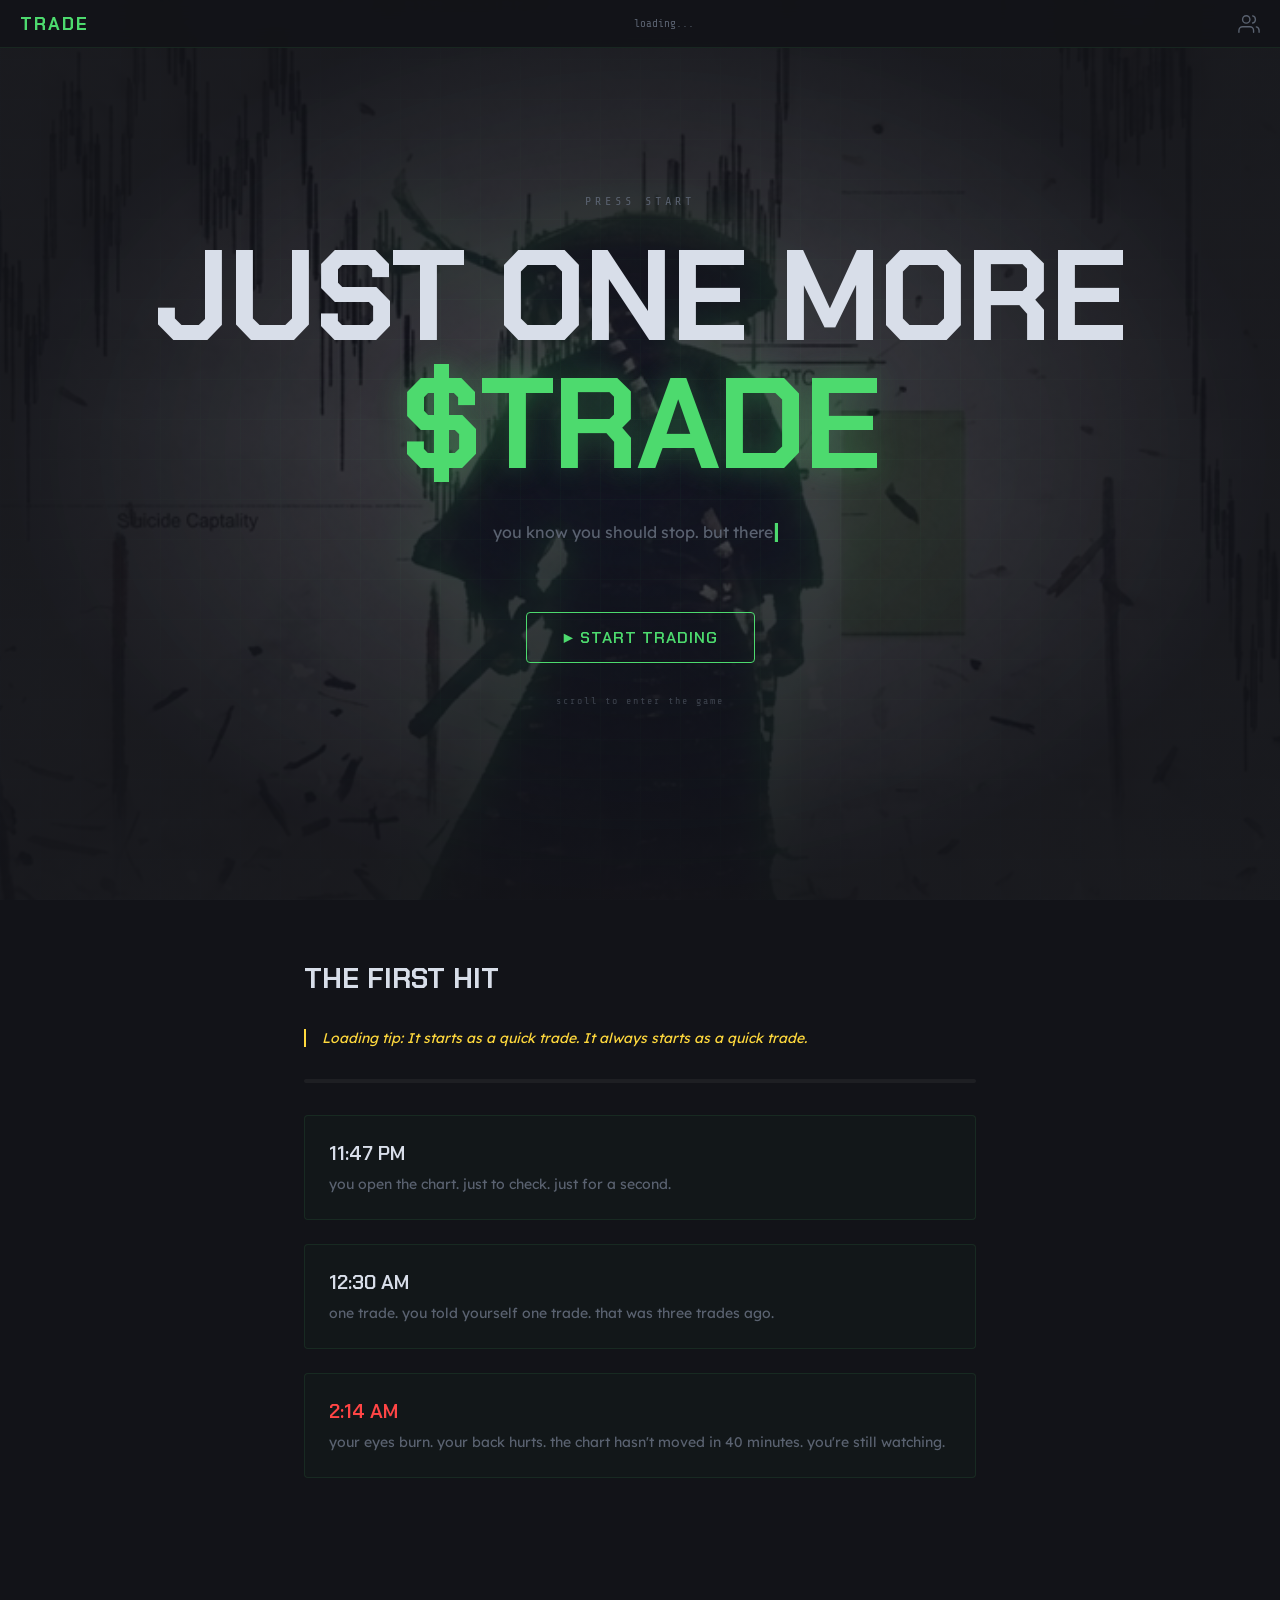
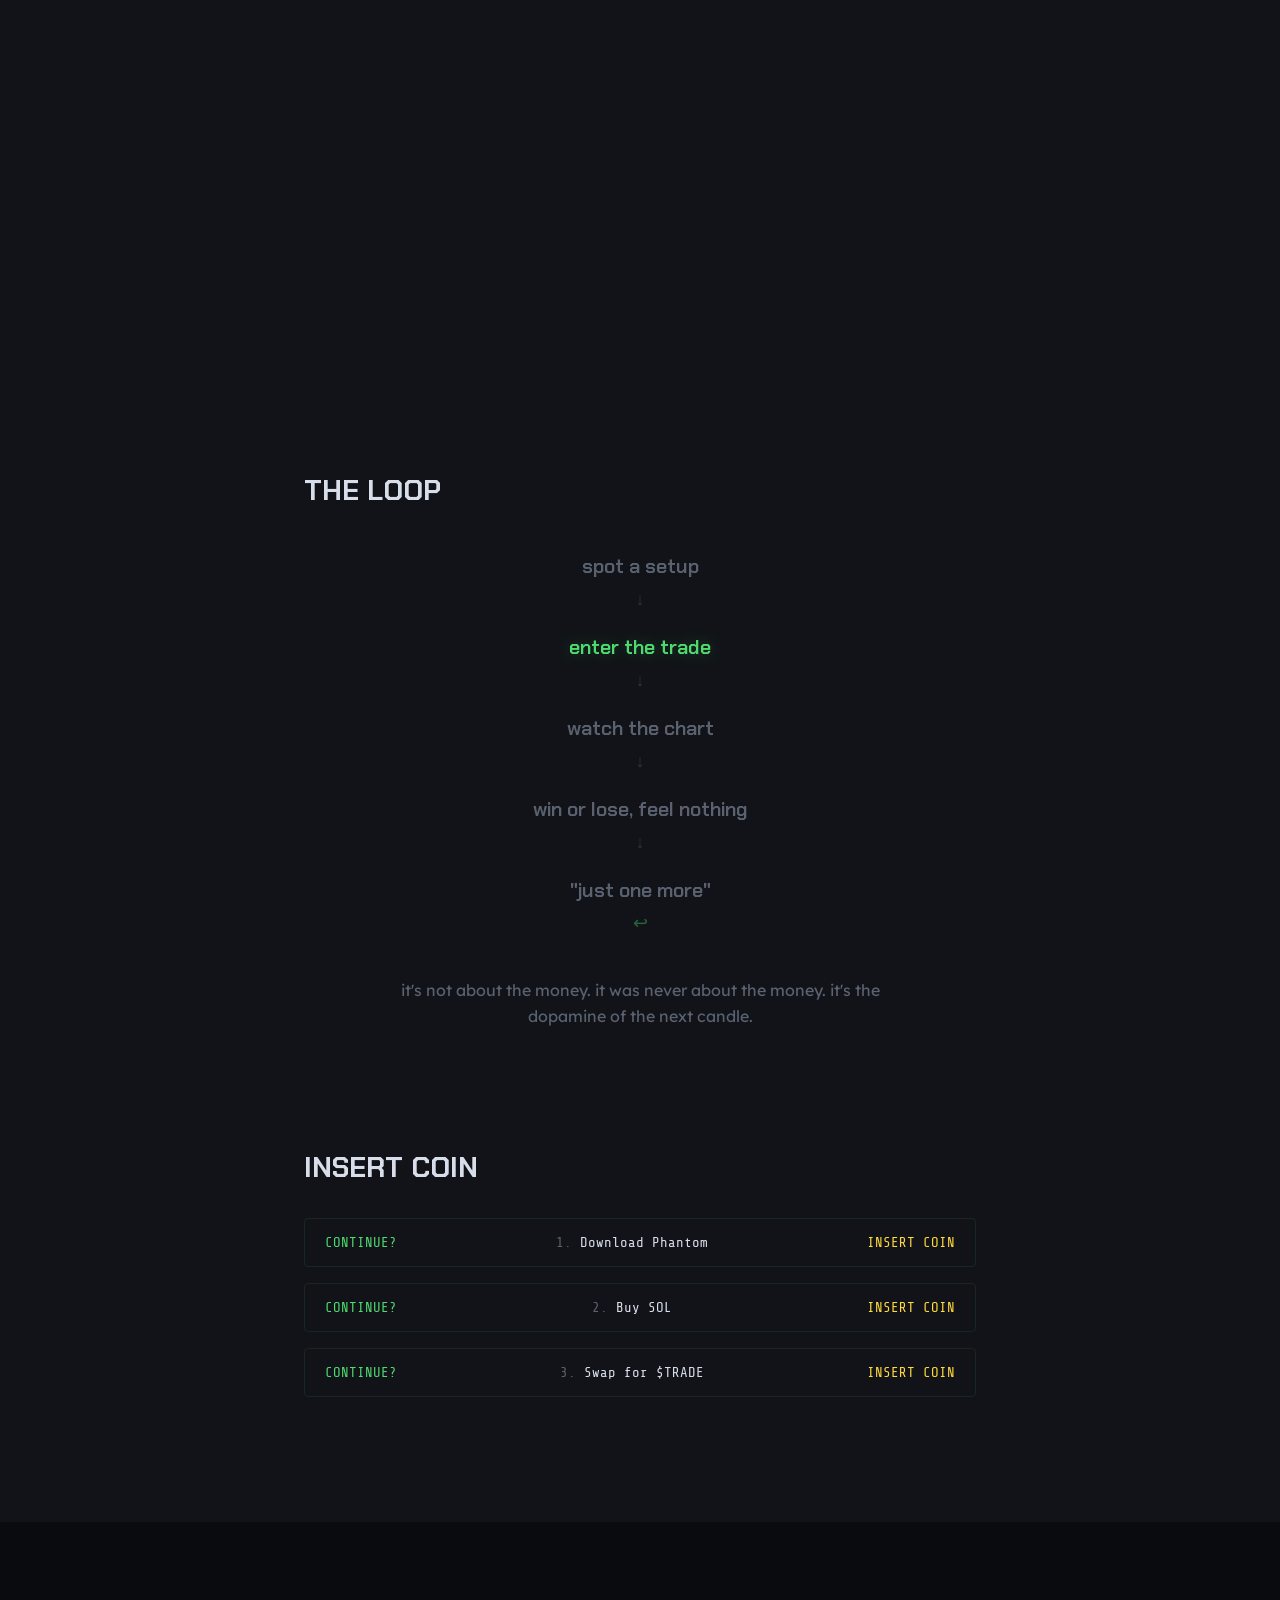
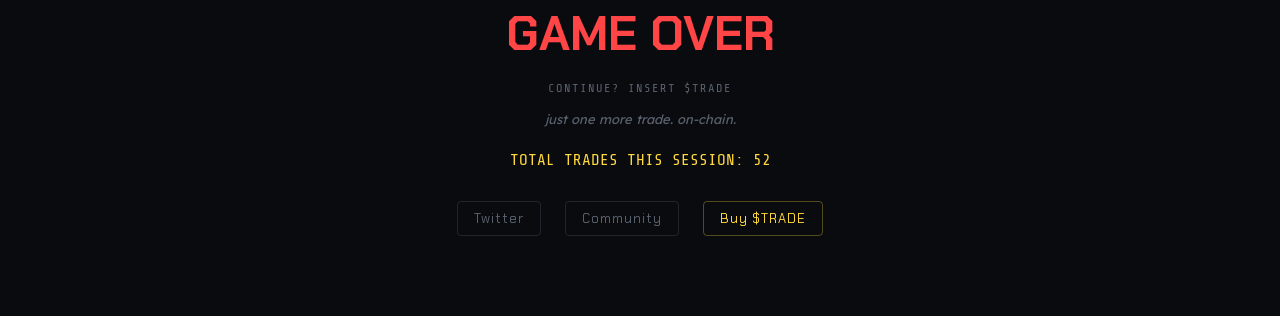
==== index.html @ 561df785 "Separate tweet embed into its own section with equal spacing Three blocks now have identical padding" ====
<!DOCTYPE html>
<html lang="en">
<head>
  <meta charset="UTF-8">
  <meta name="viewport" content="width=device-width, initial-scale=1.0">
  <title>$TRADE — Just One More Trade</title>
  <meta name="description" content="Just One More Trade. The crypto game you can't quit. $TRADE on Solana.">
  <meta property="og:title" content="$TRADE — Just One More Trade">
  <meta property="og:description" content="Trading is a video game. You're already playing. $TRADE on Solana.">
  <meta property="og:type" content="website">
  <link rel="icon" href="/favicon.ico">
  <link rel="preconnect" href="https://fonts.googleapis.com">
  <link rel="preconnect" href="https://fonts.gstatic.com" crossorigin>
  <link href="https://fonts.googleapis.com/css2?family=Chakra+Petch:wght@400;600;700&family=Lexend:wght@300;400;500&family=Share+Tech+Mono&display=swap" rel="stylesheet">
  <link rel="stylesheet" href="style.css">
</head>
<body>

  <!-- Toast -->
  <div id="toast">address saved. one more trade.</div>

  <!-- HUD Overlay -->
  <div id="hud">
    <div class="hud-left">
      <div class="health-bar">
        <div class="health-fill" id="healthFill"></div>
      </div>
      <span class="health-label" id="healthLabel">HP: 100%</span>
    </div>
    <div class="hud-right">
      <span class="trade-counter-label">TRADES:</span>
      <span class="trade-counter" id="tradeCount">000</span>
    </div>
    <div id="milestone"></div>
  </div>

  <!-- Nav -->
  <nav class="game-nav">
    <a href="#level0" class="nav-logo">TRADE</a>
    <button class="nav-ca" id="navCA" title="Click to copy CA">loading...</button>
    <a href="#" class="nav-community" id="communityLink" target="_blank" rel="noopener" aria-label="Community">
      <svg width="22" height="22" viewBox="0 0 24 24" fill="none" stroke="currentColor" stroke-width="1.5" stroke-linecap="round" stroke-linejoin="round">
        <path d="M17 21v-2a4 4 0 0 0-4-4H5a4 4 0 0 0-4 4v2"/>
        <circle cx="9" cy="7" r="4"/>
        <path d="M23 21v-2a4 4 0 0 0-3-3.87"/>
        <path d="M16 3.13a4 4 0 0 1 0 7.75"/>
      </svg>
    </a>
  </nav>

  <!-- LEVEL 0 — TITLE SCREEN -->
  <section id="level0" class="level level-hero">
    <div class="hero-bg"></div>
    <div class="hero-overlay"></div>
    <div class="hero-content">
      <p class="hero-label">PRESS START</p>
      <h1 class="hero-title">
        <span class="hero-title-top">JUST ONE MORE</span>
        <span class="hero-title-ticker">$TRADE</span>
      </h1>
      <p class="hero-desc" id="typewriter" data-text="you know you should stop. but there's always one more setup. one more chart. one more reason to stay."></p>
      <button class="hero-btn" id="startBtn">&#9654; START TRADING</button>
      <p class="hero-scroll-hint">scroll to enter the game</p>
    </div>
  </section>

  <!-- LEVEL 1 — THE FIRST HIT -->
  <section id="level1" class="level">
    <div class="level-container">
      <h2 class="level-title">THE FIRST HIT</h2>

      <div class="loading-tip">
        <p>Loading tip: It starts as a quick trade. It always starts as a quick trade.</p>
      </div>

      <div class="progress-bar-track">
        <div class="progress-bar-fill" id="level1Progress"></div>
      </div>

      <div class="time-blocks">
        <div class="time-block scroll-reveal">
          <span class="time-stamp">11:47 PM</span>
          <p class="time-text">you open the chart. just to check. just for a second.</p>
        </div>
        <div class="time-block scroll-reveal">
          <span class="time-stamp">12:30 AM</span>
          <p class="time-text">one trade. you told yourself one trade. that was three trades ago.</p>
        </div>
        <div class="time-block scroll-reveal danger">
          <span class="time-stamp">2:14 AM</span>
          <p class="time-text">your eyes burn. your back hurts. the chart hasn't moved in 40 minutes. you're still watching.</p>
        </div>
      </div>

    </div>
  </section>

  <!-- Tweet Embed -->
  <section class="level">
    <div class="level-container tweet-container">
      <div class="tweet-embed scroll-reveal">
        <iframe
          id="tweetFrame"
          src="https://platform.twitter.com/embed/Tweet.html?id=2041401589030646174&theme=dark&maxWidth=720"
          allowfullscreen
          frameborder="0"
          scrolling="no"
        ></iframe>
      </div>
    </div>
  </section>

  <!-- THE LOOP -->
  <section id="level2" class="level">
    <div class="level-container">
      <h2 class="level-title">THE LOOP</h2>

      <div class="loop-cycle">
        <div class="loop-step" data-index="0">
          <span class="loop-text">spot a setup</span>
          <span class="loop-arrow">&#8595;</span>
        </div>
        <div class="loop-step" data-index="1">
          <span class="loop-text">enter the trade</span>
          <span class="loop-arrow">&#8595;</span>
        </div>
        <div class="loop-step" data-index="2">
          <span class="loop-text">watch the chart</span>
          <span class="loop-arrow">&#8595;</span>
        </div>
        <div class="loop-step" data-index="3">
          <span class="loop-text">win or lose, feel nothing</span>
          <span class="loop-arrow">&#8595;</span>
        </div>
        <div class="loop-step" data-index="4">
          <span class="loop-text">"just one more"</span>
          <span class="loop-arrow loop-return">&#8617;</span>
        </div>
      </div>

      <p class="loop-desc">it's not about the money. it was never about the money. it's the dopamine of the next candle.</p>
    </div>
  </section>

  <!-- LEVEL 5 — INSERT COIN -->
  <section id="level5" class="level">
    <div class="level-container">
      <h2 class="level-title">INSERT COIN</h2>

      <div class="arcade-steps">
        <div class="arcade-step scroll-reveal">
          <span class="arcade-continue">CONTINUE?</span>
          <span class="arcade-instruction"><span class="arcade-num">1.</span> Download Phantom</span>
          <span class="arcade-coin">INSERT COIN</span>
        </div>
        <div class="arcade-step scroll-reveal">
          <span class="arcade-continue">CONTINUE?</span>
          <span class="arcade-instruction"><span class="arcade-num">2.</span> Buy SOL</span>
          <span class="arcade-coin">INSERT COIN</span>
        </div>
        <div class="arcade-step scroll-reveal">
          <span class="arcade-continue">CONTINUE?</span>
          <span class="arcade-instruction"><span class="arcade-num">3.</span> Swap for $TRADE</span>
          <span class="arcade-coin">INSERT COIN</span>
        </div>
        <div class="arcade-step scroll-reveal">
          <span class="arcade-continue">CONTINUE?</span>
          <span class="arcade-instruction"><span class="arcade-num">4.</span> You're in. Good luck stopping.</span>
          <span class="arcade-coin arcade-gameover">GAME OVER</span>
        </div>
      </div>
    </div>
  </section>

  <!-- GAME OVER — Footer -->
  <footer id="gameOver">
    <div class="gameover-content">
      <h2 class="gameover-title">GAME OVER</h2>
      <p class="gameover-continue">CONTINUE? INSERT $TRADE</p>
      <p class="gameover-tagline">just one more trade. on-chain.</p>
      <p class="gameover-counter">TOTAL TRADES THIS SESSION: <span id="finalTradeCount">0</span></p>
      <div class="gameover-links">
        <a href="#" id="footerTwitter" target="_blank" rel="noopener" class="gameover-link">Twitter</a>
        <a href="#" id="footerCommunity" target="_blank" rel="noopener" class="gameover-link">Community</a>
        <a href="#" id="footerBuy" target="_blank" rel="noopener" class="gameover-link gameover-link-buy">Buy $TRADE</a>
      </div>
    </div>
  </footer>

  <script src="script.js"></script>
</body>
</html>
---- style.css ----
/* ═══════════════════════════════════════════
   $TRADE — Just One More Trade
   Video game UI / CRT aesthetic
   ═══════════════════════════════════════════ */

:root {
  --crt-black: #121318;
  --xp-blue: #4DDA6E;
  --crit-red: #FF4545;
  --loot-gold: #FFD93D;
  --screen-white: #D8DEE9;
  --hud-grey: #5A6270;
  --font-heading: 'Chakra Petch', sans-serif;
  --font-body: 'Lexend', sans-serif;
  --font-mono: 'Share Tech Mono', monospace;
}

*, *::before, *::after {
  margin: 0;
  padding: 0;
  box-sizing: border-box;
}

html {
  scroll-behavior: smooth;
}

body {
  background: var(--crt-black);
  color: var(--screen-white);
  font-family: var(--font-body);
  overflow-x: hidden;
  -webkit-font-smoothing: antialiased;
}

/* ── Grid Background ── */
body::before {
  content: '';
  position: fixed;
  inset: 0;
  z-index: 0;
  pointer-events: none;
  background-image:
    repeating-linear-gradient(0deg, rgba(77,218,110,0.04) 0 1px, transparent 1px 40px),
    repeating-linear-gradient(90deg, rgba(77,218,110,0.04) 0 1px, transparent 1px 40px);
}

/* ── Toast ── */
#toast {
  position: fixed;
  bottom: 32px;
  left: 50%;
  transform: translateX(-50%) translateY(20px);
  font-family: var(--font-mono);
  font-size: 13px;
  color: var(--loot-gold);
  background: rgba(18,19,24,0.95);
  border: 1px solid rgba(255,217,61,0.2);
  padding: 10px 24px;
  border-radius: 4px;
  opacity: 0;
  pointer-events: none;
  transition: opacity 0.3s, transform 0.3s;
  z-index: 9999;
}
#toast.show {
  opacity: 1;
  transform: translateX(-50%) translateY(0);
}

/* ── HUD Overlay ── */
#hud {
  position: fixed;
  top: 56px;
  left: 0;
  right: 0;
  z-index: 100;
  pointer-events: none;
  display: flex;
  justify-content: space-between;
  align-items: flex-start;
  padding: 12px 20px;
  opacity: 0;
  transform: translateY(-10px);
  transition: opacity 0.4s, transform 0.4s;
}
#hud.visible {
  opacity: 1;
  transform: translateY(0);
}

.hud-left {
  display: flex;
  flex-direction: column;
  gap: 4px;
}

.health-bar {
  width: 200px;
  height: 12px;
  border: 1px solid var(--xp-blue);
  border-radius: 2px;
  overflow: hidden;
  background: rgba(77,218,110,0.05);
}
.health-fill {
  width: 100%;
  height: 100%;
  background: linear-gradient(90deg, var(--crit-red), var(--loot-gold));
  transition: width 0.15s linear;
}
.health-label {
  font-family: var(--font-mono);
  font-size: 10px;
  color: var(--hud-grey);
}
.health-bar.critical {
  animation: healthFlash 0.6s ease infinite;
}
@keyframes healthFlash {
  0%, 100% { border-color: var(--xp-blue); }
  50% { border-color: var(--crit-red); box-shadow: 0 0 8px rgba(255,69,69,0.4); }
}

.hud-right {
  display: flex;
  align-items: baseline;
  gap: 8px;
}
.trade-counter-label {
  font-family: var(--font-mono);
  font-size: 12px;
  color: var(--hud-grey);
}
.trade-counter {
  font-family: var(--font-mono);
  font-size: 16px;
  color: var(--loot-gold);
}

#milestone {
  position: fixed;
  top: 100px;
  right: 20px;
  font-family: var(--font-mono);
  font-size: 13px;
  color: var(--loot-gold);
  text-shadow: 0 0 12px rgba(255,217,61,0.5);
  opacity: 0;
  transform: translateY(-8px);
  transition: opacity 0.3s, transform 0.3s;
  pointer-events: none;
  z-index: 101;
}
#milestone.show {
  opacity: 1;
  transform: translateY(0);
}

/* ── Nav ── */
.game-nav {
  position: fixed;
  top: 0;
  left: 0;
  right: 0;
  z-index: 200;
  display: flex;
  align-items: center;
  justify-content: space-between;
  padding: 0 20px;
  height: 48px;
  background: rgba(18,19,24,0.9);
  backdrop-filter: blur(10px);
  -webkit-backdrop-filter: blur(10px);
  border-bottom: 1px solid rgba(77,218,110,0.1);
}
.nav-logo {
  font-family: var(--font-heading);
  font-weight: 700;
  font-size: 18px;
  color: var(--xp-blue);
  text-decoration: none;
  letter-spacing: 2px;
}
.nav-ca {
  font-family: var(--font-mono);
  font-size: 11px;
  color: var(--hud-grey);
  background: none;
  border: none;
  cursor: pointer;
  padding: 6px 12px;
  border-radius: 4px;
  transition: color 0.2s, background 0.2s;
  max-width: 320px;
  overflow: hidden;
  text-overflow: ellipsis;
  white-space: nowrap;
}
.nav-ca:hover {
  color: var(--screen-white);
  background: rgba(77,218,110,0.08);
}
.nav-community {
  color: var(--hud-grey);
  transition: color 0.2s;
  display: flex;
  align-items: center;
}
.nav-community:hover {
  color: var(--xp-blue);
}

/* ── Level Common ── */
.level {
  position: relative;
  z-index: 1;
  display: flex;
  align-items: center;
  justify-content: center;
}
.level-container {
  width: 100%;
  max-width: 720px;
  margin: 0 auto;
  padding: 60px 24px;
}
.level-title {
  font-family: var(--font-heading);
  font-size: 28px;
  color: var(--screen-white);
  font-weight: 700;
  margin-bottom: 32px;
}

/* ── LEVEL 0 — Title Screen ── */
.level-hero {
  height: 100vh;
  min-height: 100vh;
  overflow: hidden;
}
.hero-bg {
  position: absolute;
  inset: 0;
  background: url('static/hero.png') center/cover no-repeat;
  opacity: 0.25;
  z-index: -2;
}
.hero-overlay {
  position: absolute;
  inset: 0;
  background: radial-gradient(ellipse at center, rgba(18,19,24,0) 0%, rgba(18,19,24,0.85) 70%);
  z-index: -1;
}
.hero-content {
  text-align: center;
  padding: 0 24px;
  display: flex;
  flex-direction: column;
  align-items: center;
  gap: 0;
}
.hero-label {
  font-family: var(--font-mono);
  font-size: 12px;
  color: var(--hud-grey);
  letter-spacing: 4px;
  margin-bottom: 24px;
  animation: blink 1.2s step-end infinite;
}
@keyframes blink {
  0%, 100% { opacity: 1; }
  50% { opacity: 0; }
}

.hero-title {
  display: flex;
  flex-direction: column;
  gap: 0;
  margin-bottom: 32px;
}
.hero-title-top {
  font-family: var(--font-heading);
  font-size: clamp(48px, 10vw, 140px);
  font-weight: 700;
  color: var(--screen-white);
  letter-spacing: -2px;
  line-height: 1;
}
.hero-title-ticker {
  font-family: var(--font-heading);
  font-size: clamp(48px, 10vw, 140px);
  font-weight: 700;
  color: var(--xp-blue);
  letter-spacing: -2px;
  line-height: 1;
  text-shadow: 0 0 30px rgba(77,218,110,0.3);
}

.hero-desc {
  font-family: var(--font-body);
  font-size: 16px;
  color: var(--hud-grey);
  max-width: 480px;
  line-height: 1.6;
  min-height: 52px;
  margin-bottom: 40px;
}
.hero-desc::after {
  content: '\258E';
  animation: cursorBlink 0.8s step-end infinite;
  color: var(--xp-blue);
  margin-left: 2px;
}
@keyframes cursorBlink {
  0%, 100% { opacity: 1; }
  50% { opacity: 0; }
}

.hero-btn {
  font-family: var(--font-heading);
  font-size: 16px;
  font-weight: 600;
  color: var(--xp-blue);
  background: transparent;
  border: 1px solid var(--xp-blue);
  padding: 14px 36px;
  border-radius: 4px;
  cursor: pointer;
  letter-spacing: 1px;
  transition: all 0.25s;
  margin-bottom: 32px;
}
.hero-btn:hover {
  background: rgba(77,218,110,0.1);
  box-shadow: 0 0 20px rgba(77,218,110,0.15);
}

.hero-scroll-hint {
  font-family: var(--font-mono);
  font-size: 10px;
  color: var(--hud-grey);
  letter-spacing: 2px;
  opacity: 0.6;
  animation: gentlePulse 3s ease-in-out infinite;
}
@keyframes gentlePulse {
  0%, 100% { opacity: 0.6; }
  50% { opacity: 0.3; }
}

/* ── LEVEL 1 — The First Hit ── */
.loading-tip {
  border-left: 2px solid var(--loot-gold);
  padding-left: 16px;
  margin-bottom: 32px;
}
.loading-tip p {
  font-family: var(--font-body);
  font-style: italic;
  font-size: 14px;
  color: var(--loot-gold);
}

.progress-bar-track {
  width: 100%;
  height: 4px;
  background: rgba(255,255,255,0.05);
  border-radius: 2px;
  margin-bottom: 32px;
  overflow: hidden;
}
.progress-bar-fill {
  width: 0%;
  height: 100%;
  background: var(--xp-blue);
  border-radius: 2px;
  transition: width 0.1s linear;
}

.time-blocks {
  display: flex;
  flex-direction: column;
  gap: 24px;
}
.time-block {
  border: 1px solid rgba(77,218,110,0.1);
  background: rgba(77,218,110,0.02);
  padding: 24px;
  border-radius: 4px;
}
.time-stamp {
  font-family: var(--font-heading);
  font-size: 20px;
  font-weight: 600;
  color: var(--screen-white);
  display: block;
  margin-bottom: 8px;
}
.time-block.danger .time-stamp {
  color: var(--crit-red);
}
.time-text {
  font-family: var(--font-body);
  font-size: 14px;
  color: var(--hud-grey);
  line-height: 1.5;
}

/* ── LEVEL 2 — The Loop ── */
.loop-cycle {
  display: flex;
  flex-direction: column;
  align-items: center;
  gap: 0;
  margin-bottom: 32px;
}
.loop-step {
  display: flex;
  flex-direction: column;
  align-items: center;
  gap: 8px;
  padding: 12px 0;
  transition: all 0.3s;
}
.loop-text {
  font-family: var(--font-heading);
  font-size: 20px;
  font-weight: 600;
  color: var(--hud-grey);
  transition: color 0.4s, text-shadow 0.4s;
}
.loop-step.active .loop-text {
  color: var(--xp-blue);
  text-shadow: 0 0 16px rgba(77,218,110,0.3);
}
.loop-step[data-index="4"].active .loop-text {
  color: var(--loot-gold);
  text-shadow: 0 0 16px rgba(255,217,61,0.3);
}
.loop-arrow {
  font-size: 18px;
  color: rgba(90,98,112,0.4);
}
.loop-return {
  color: rgba(77,218,110,0.4);
}

.loop-desc {
  font-family: var(--font-body);
  font-size: 16px;
  color: var(--hud-grey);
  text-align: center;
  max-width: 540px;
  margin: 0 auto;
  line-height: 1.6;
}

/* ── Tweet Embed ── */
.tweet-container {
  display: flex;
  justify-content: center;
}
.tweet-embed {
  width: 100%;
}
.tweet-embed iframe {
  width: 100%;
  min-height: 350px;
  border-radius: 8px;
}
.boss-subtext {
  font-family: var(--font-body);
  font-size: 14px;
  color: var(--hud-grey);
  text-align: center;
}

/* ── LEVEL 5 — Insert Coin ── */
.arcade-steps {
  display: flex;
  flex-direction: column;
  gap: 16px;
}
.arcade-step {
  display: flex;
  align-items: center;
  justify-content: space-between;
  padding: 16px 20px;
  border: 1px solid rgba(77,218,110,0.1);
  border-radius: 4px;
  font-family: var(--font-mono);
  font-size: 14px;
}
.arcade-continue {
  color: var(--xp-blue);
  animation: arcadeBlink 1.2s ease-in-out infinite;
  flex-shrink: 0;
}
@keyframes arcadeBlink {
  0%, 100% { opacity: 1; }
  50% { opacity: 0; }
}
.arcade-instruction {
  color: var(--screen-white);
  flex: 1;
  text-align: center;
  padding: 0 12px;
}
.arcade-num {
  color: var(--hud-grey);
}
.arcade-coin {
  color: var(--loot-gold);
  flex-shrink: 0;
}
.arcade-gameover {
  color: var(--crit-red);
}

/* ── GAME OVER — Footer ── */
#gameOver {
  background: #0A0B0F;
  padding: 80px 24px;
  text-align: center;
  position: relative;
  z-index: 1;
}
.gameover-content {
  max-width: 480px;
  margin: 0 auto;
}
.gameover-title {
  font-family: var(--font-heading);
  font-size: 48px;
  font-weight: 700;
  color: var(--crit-red);
  animation: gameoverBlink 3s ease-in-out infinite;
  margin-bottom: 16px;
}
@keyframes gameoverBlink {
  0%, 100% { opacity: 1; }
  50% { opacity: 0.3; }
}
.gameover-continue {
  font-family: var(--font-mono);
  font-size: 12px;
  color: var(--hud-grey);
  letter-spacing: 2px;
  margin-bottom: 16px;
}
.gameover-tagline {
  font-family: var(--font-body);
  font-style: italic;
  font-size: 13px;
  color: var(--hud-grey);
  animation: gentlePulse 3s ease-in-out infinite;
  margin-bottom: 24px;
}
.gameover-counter {
  font-family: var(--font-mono);
  font-size: 16px;
  color: var(--loot-gold);
  margin-bottom: 32px;
}
.gameover-links {
  display: flex;
  gap: 24px;
  justify-content: center;
  flex-wrap: wrap;
}
.gameover-link {
  font-family: var(--font-heading);
  font-size: 13px;
  color: var(--hud-grey);
  text-decoration: none;
  letter-spacing: 1px;
  padding: 8px 16px;
  border: 1px solid rgba(90,98,112,0.3);
  border-radius: 4px;
  transition: all 0.2s;
}
.gameover-link:hover {
  color: var(--xp-blue);
  border-color: var(--xp-blue);
}
.gameover-link-buy {
  color: var(--loot-gold);
  border-color: rgba(255,217,61,0.3);
}
.gameover-link-buy:hover {
  border-color: var(--loot-gold);
  box-shadow: 0 0 12px rgba(255,217,61,0.15);
}

/* ── Scroll Reveal ── */
.scroll-reveal {
  opacity: 0;
  transform: translateY(24px);
  transition: opacity 0.6s ease, transform 0.6s ease;
}
.scroll-reveal.visible {
  opacity: 1;
  transform: translateY(0);
}

/* ── Responsive ── */
@media (max-width: 768px) {
  .hero-title-top,
  .hero-title-ticker {
    font-size: clamp(36px, 12vw, 80px);
  }
  .health-bar {
    width: 120px;
    height: 8px;
  }
  #hud {
    padding: 8px 12px;
  }
  .trade-counter {
    font-size: 14px;
  }
  .level-container {
    padding: 48px 16px;
  }
  .level-title {
    font-size: 24px;
  }
  .loop-text {
    font-size: 16px;
  }
  .boss-quote {
    padding: 24px;
  }
  .boss-quote-text {
    font-size: 16px;
  }
  .arcade-step {
    font-size: 11px;
    padding: 12px 12px;
  }
  .gameover-title {
    font-size: 36px;
  }
  .achievement {
    padding: 12px 14px;
    gap: 12px;
  }
  .nav-ca {
    font-size: 9px;
    max-width: 160px;
  }
}

@media (max-width: 480px) {
  .hero-title-top,
  .hero-title-ticker {
    font-size: clamp(28px, 14vw, 56px);
  }
  .hero-desc {
    font-size: 14px;
  }
  .arcade-continue {
    display: none;
  }
  .health-bar {
    width: 80px;
  }
  .gameover-links {
    flex-direction: column;
    gap: 12px;
  }
}
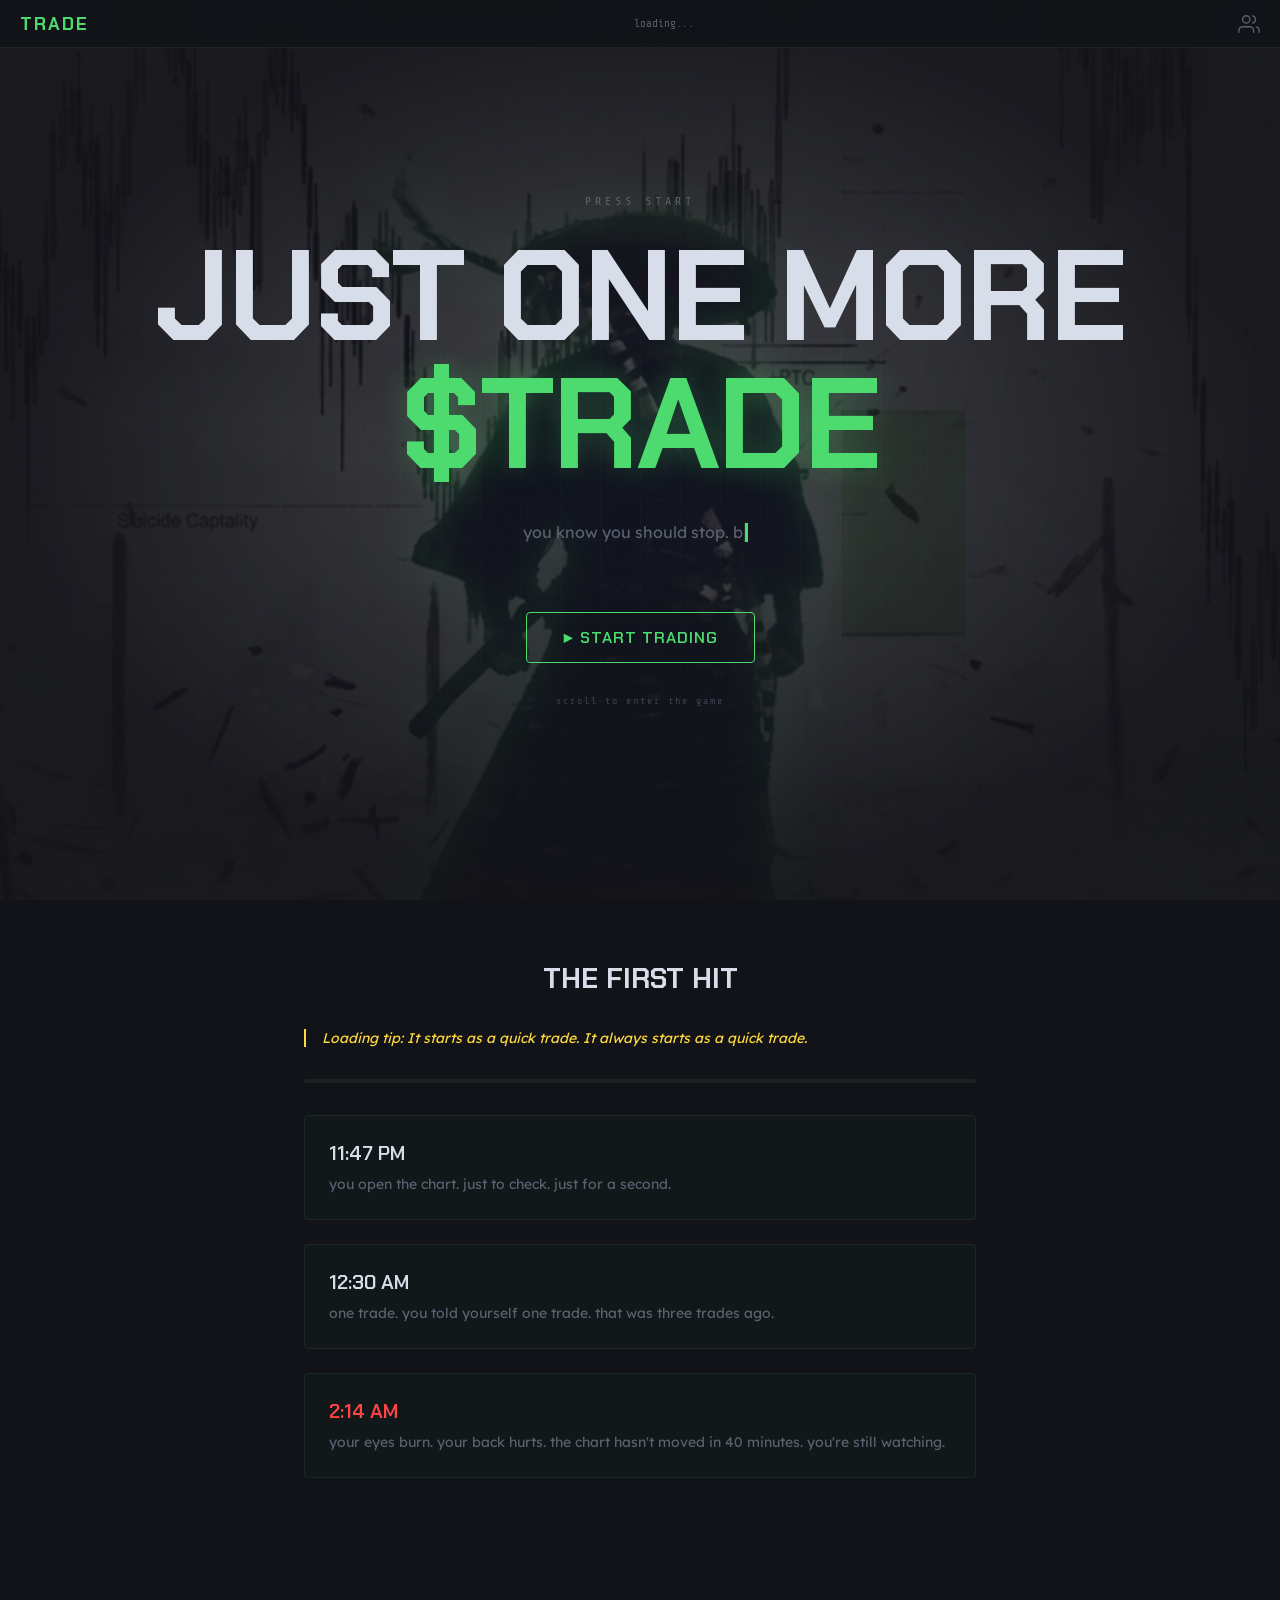
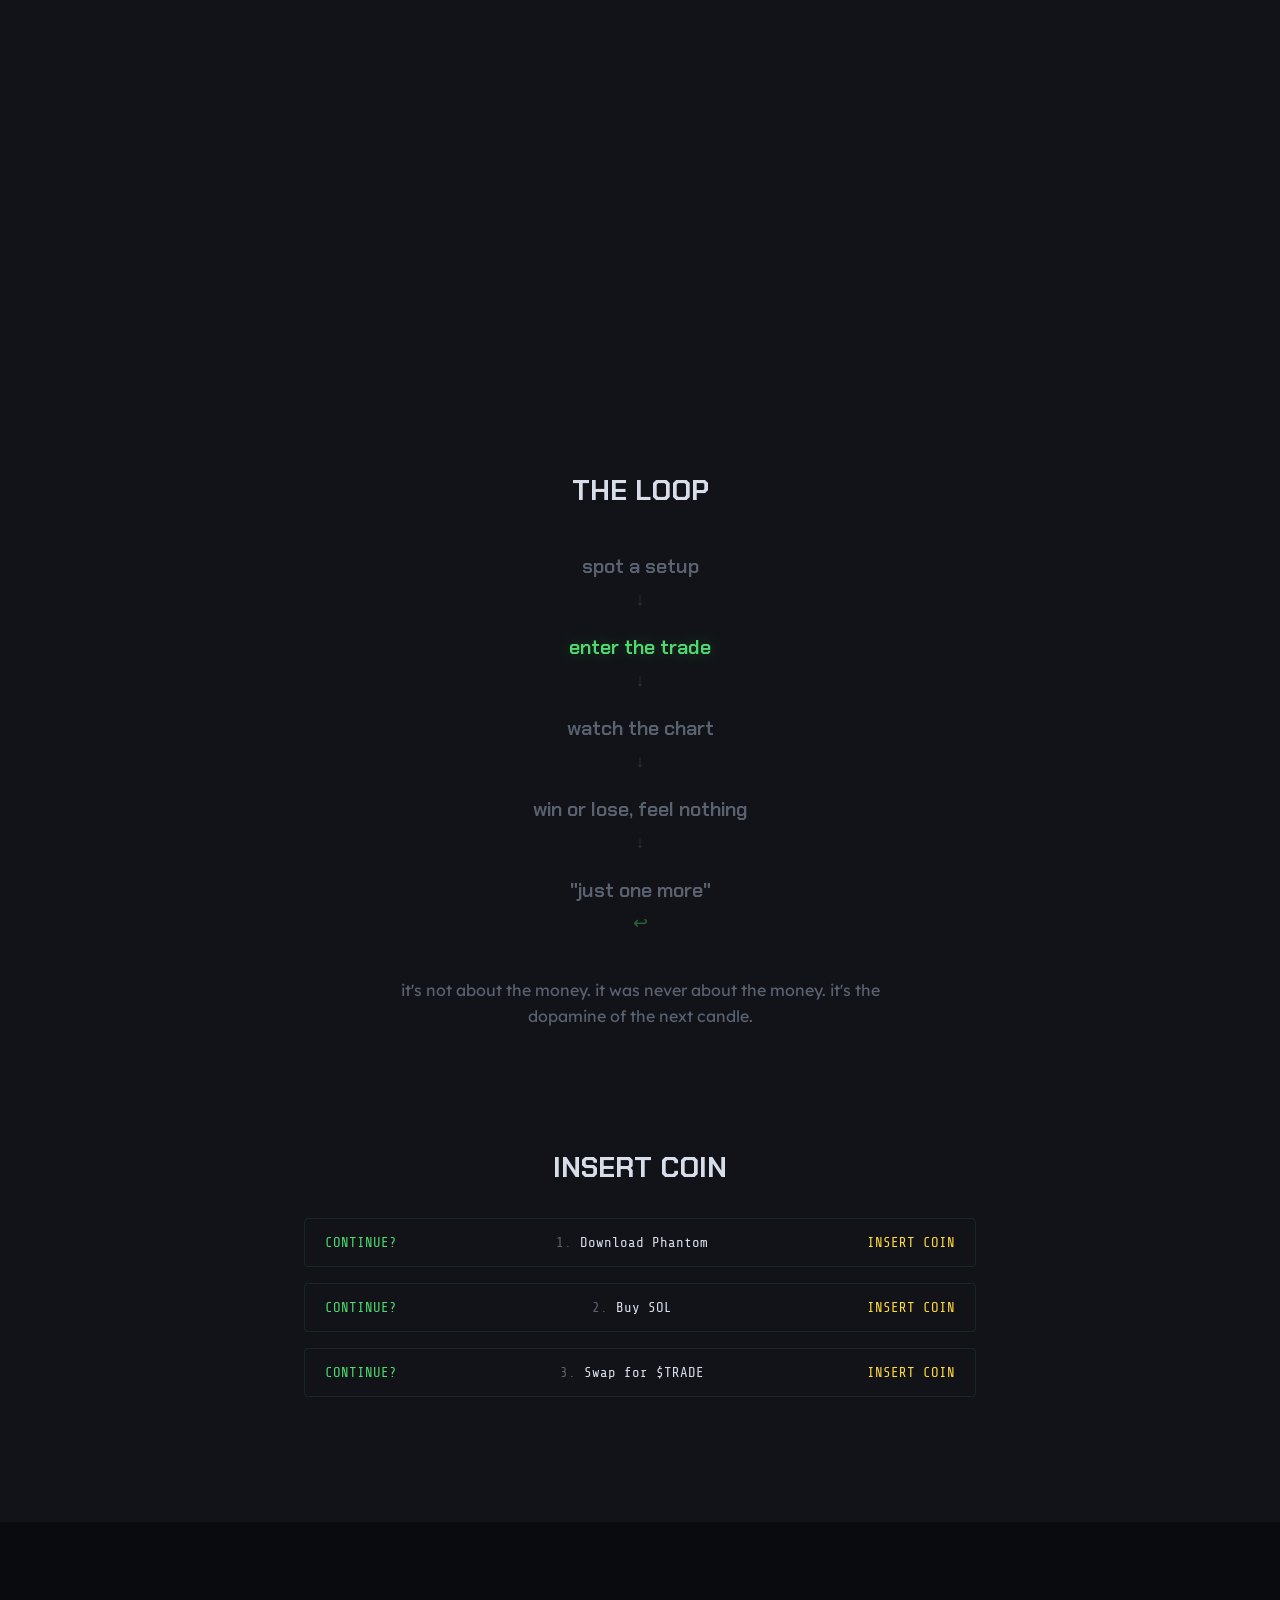
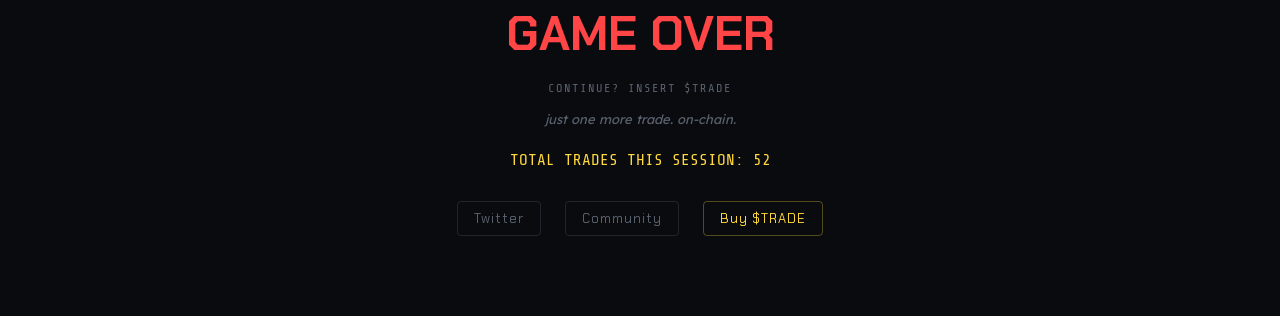
==== commit 1c56a8bf: "Center all blocks, widen tweet embed to match container - text-align center on all level containers " ====
--- a/index.html
+++ b/index.html
@@ -101,7 +101,7 @@
       <div class="tweet-embed scroll-reveal">
         <iframe
           id="tweetFrame"
-          src="https://platform.twitter.com/embed/Tweet.html?id=2041401589030646174&theme=dark&maxWidth=720"
+          src="https://platform.twitter.com/embed/Tweet.html?id=2041401589030646174&theme=dark&maxWidth=672"
           allowfullscreen
           frameborder="0"
           scrolling="no"
--- a/style.css
+++ b/style.css
@@ -224,6 +224,7 @@
   max-width: 720px;
   margin: 0 auto;
   padding: 60px 24px;
+  text-align: center;
 }
 .level-title {
   font-family: var(--font-heading);
@@ -231,6 +232,7 @@
   color: var(--screen-white);
   font-weight: 700;
   margin-bottom: 32px;
+  text-align: center;
 }
 
 /* ── LEVEL 0 — Title Screen ── */
@@ -354,6 +356,7 @@
   border-left: 2px solid var(--loot-gold);
   padding-left: 16px;
   margin-bottom: 32px;
+  text-align: left;
 }
 .loading-tip p {
   font-family: var(--font-body);
@@ -396,6 +399,10 @@
   color: var(--screen-white);
   display: block;
   margin-bottom: 8px;
+  text-align: left;
+}
+.time-text {
+  text-align: left;
 }
 .time-block.danger .time-stamp {
   color: var(--crit-red);
@@ -463,6 +470,7 @@
 }
 .tweet-embed {
   width: 100%;
+  max-width: 720px;
 }
 .tweet-embed iframe {
   width: 100%;
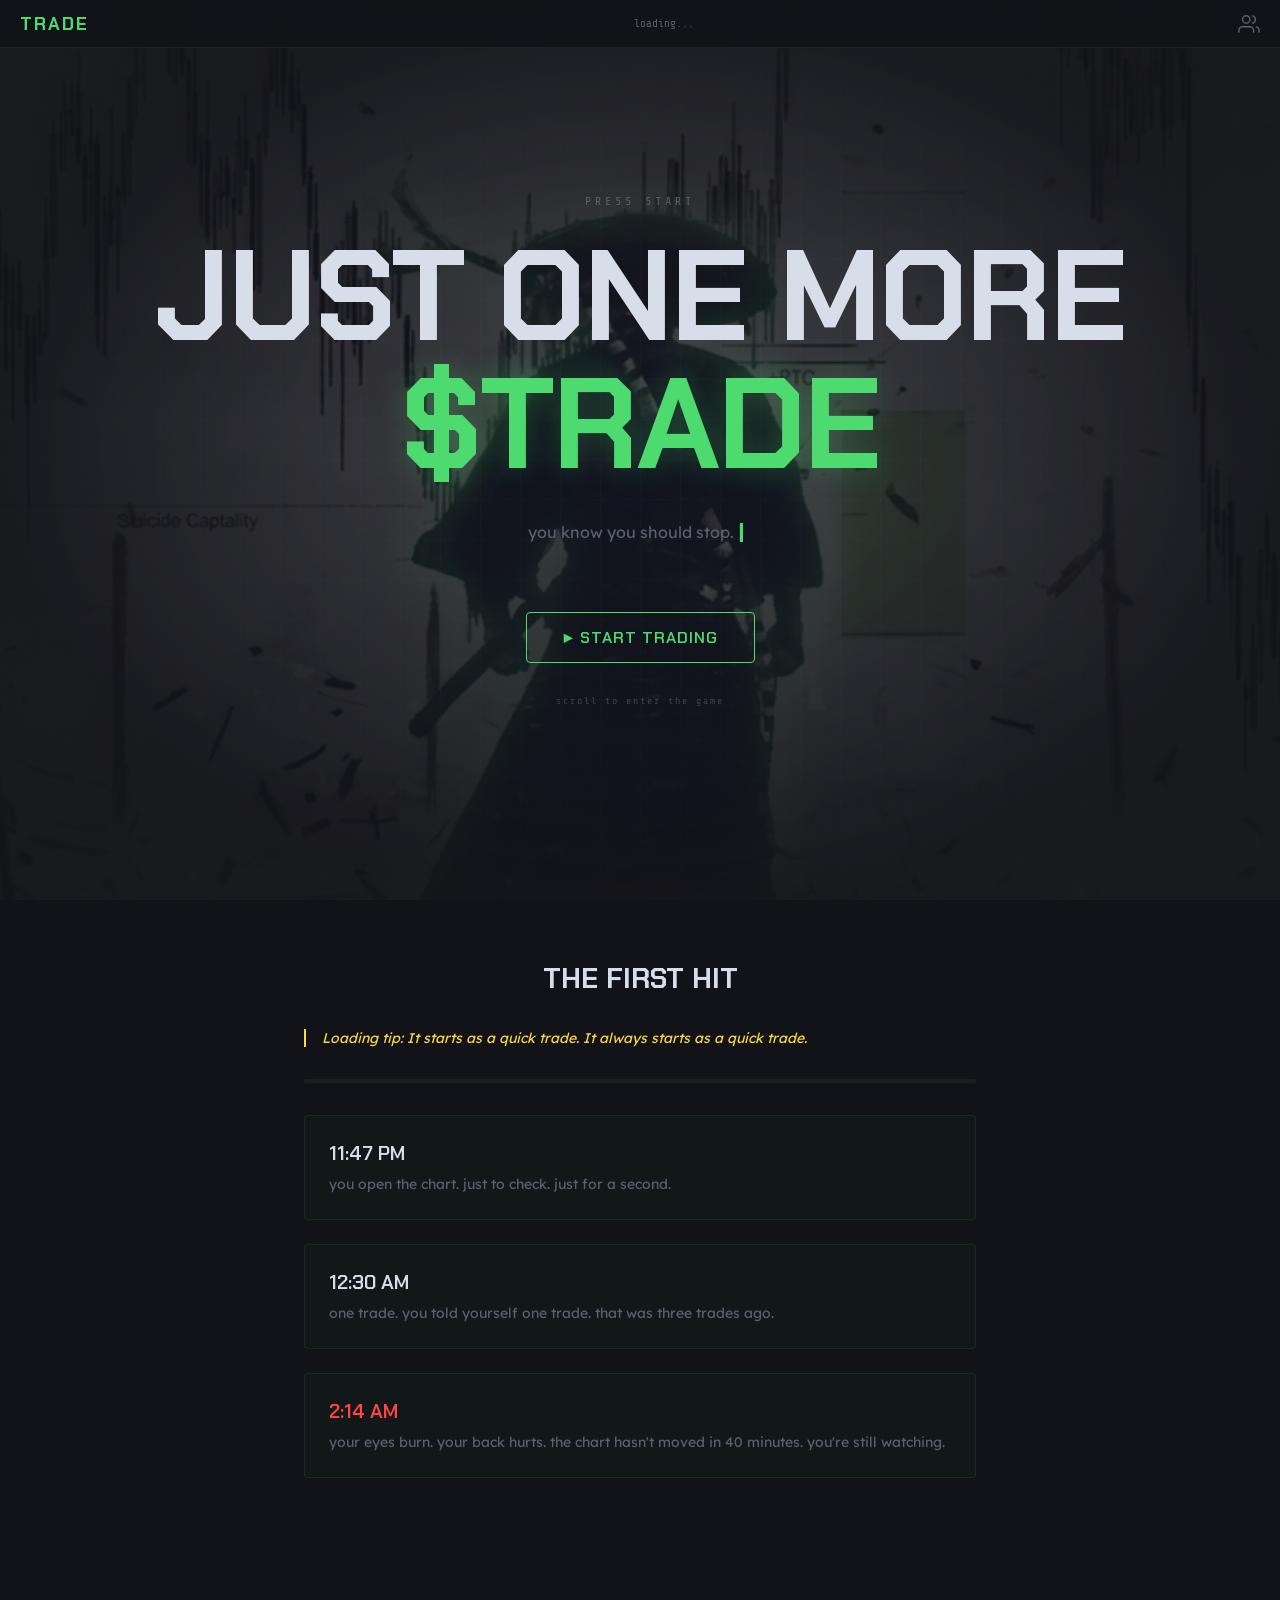
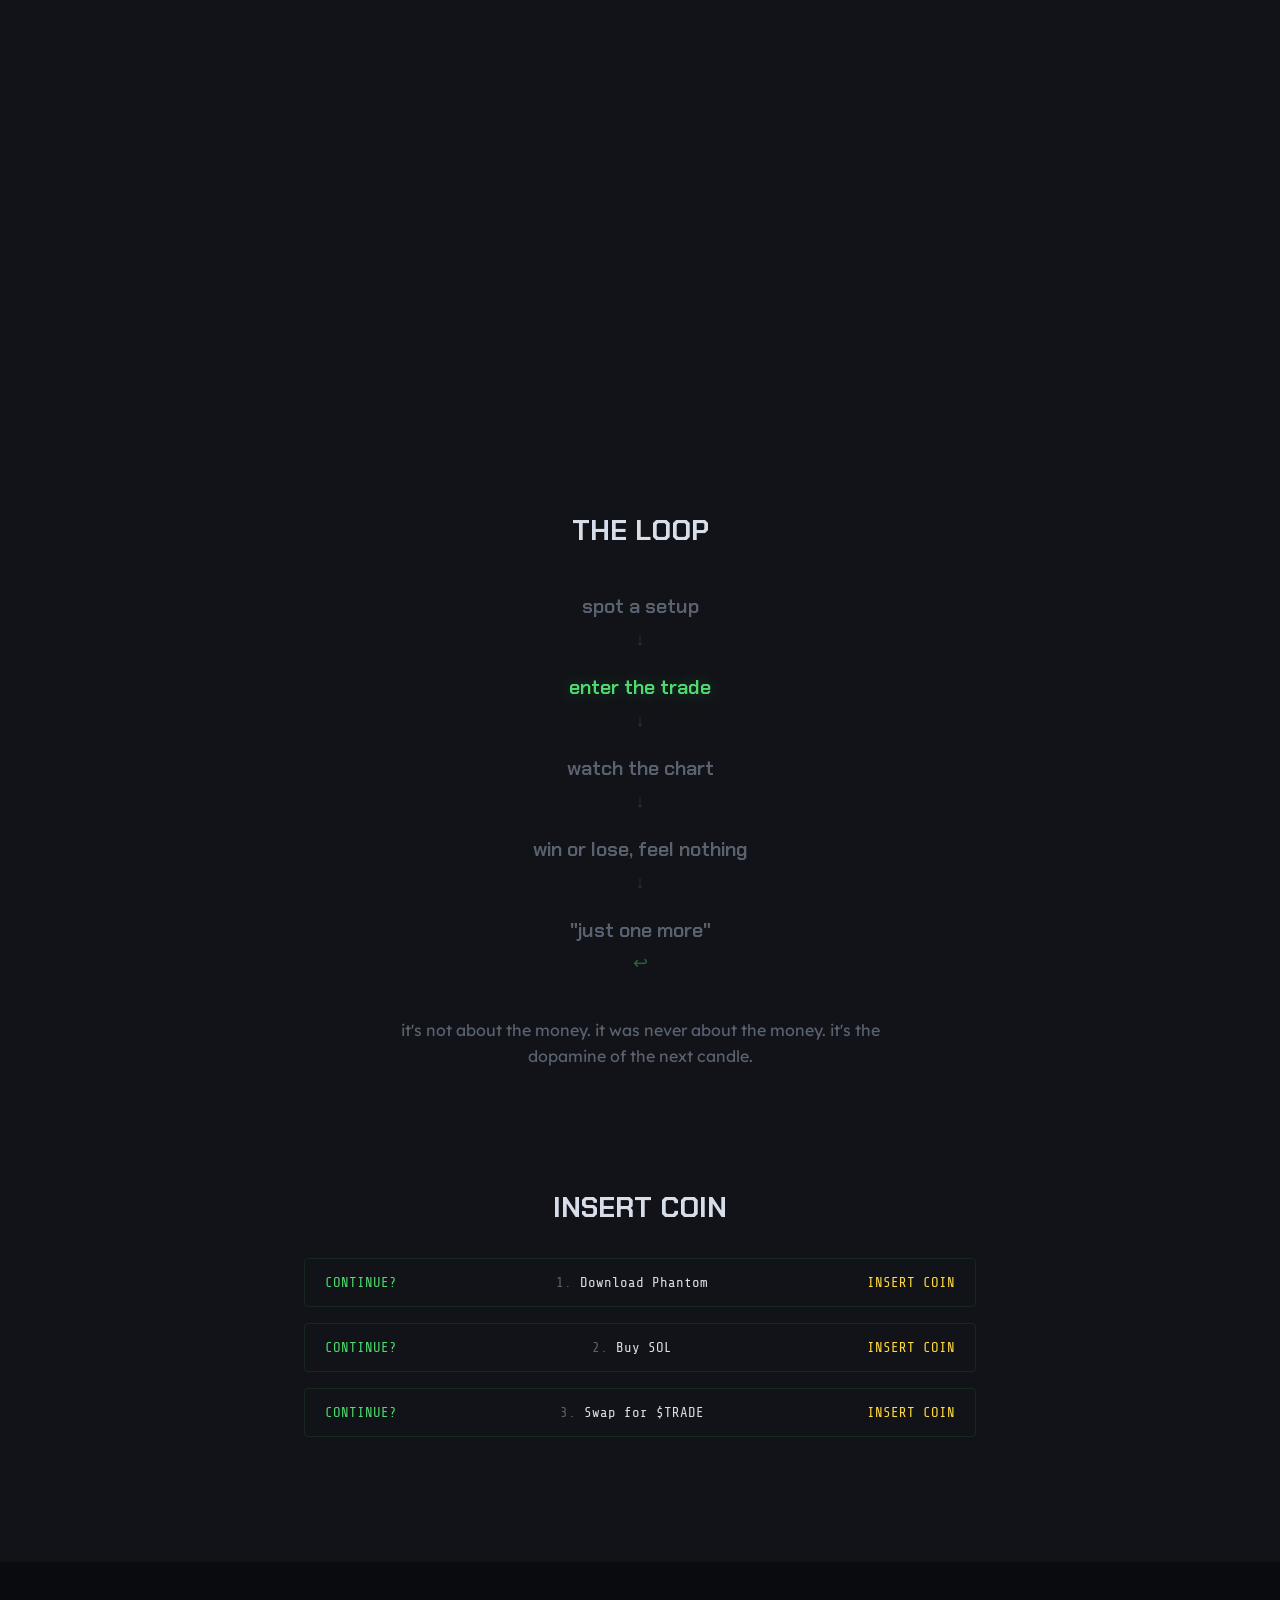
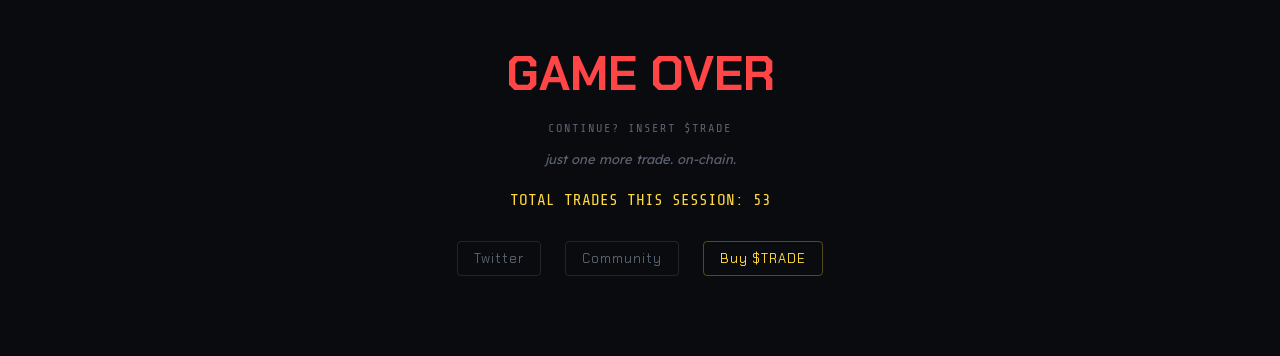
==== commit 26bcec73: "Scale tweet embed to match block width (1.22x) Twitter limits embed to 550px internally. Using CSS t" ====
--- a/index.html
+++ b/index.html
@@ -101,7 +101,7 @@
       <div class="tweet-embed scroll-reveal">
         <iframe
           id="tweetFrame"
-          src="https://platform.twitter.com/embed/Tweet.html?id=2041401589030646174&theme=dark&maxWidth=672"
+          src="https://platform.twitter.com/embed/Tweet.html?id=2041401589030646174&theme=dark"
           allowfullscreen
           frameborder="0"
           scrolling="no"
--- a/style.css
+++ b/style.css
@@ -469,8 +469,11 @@
   justify-content: center;
 }
 .tweet-embed {
-  width: 100%;
-  max-width: 720px;
+  width: 550px;
+  max-width: 100%;
+  transform: scale(1.22);
+  transform-origin: top center;
+  margin-bottom: 40px;
 }
 .tweet-embed iframe {
   width: 100%;
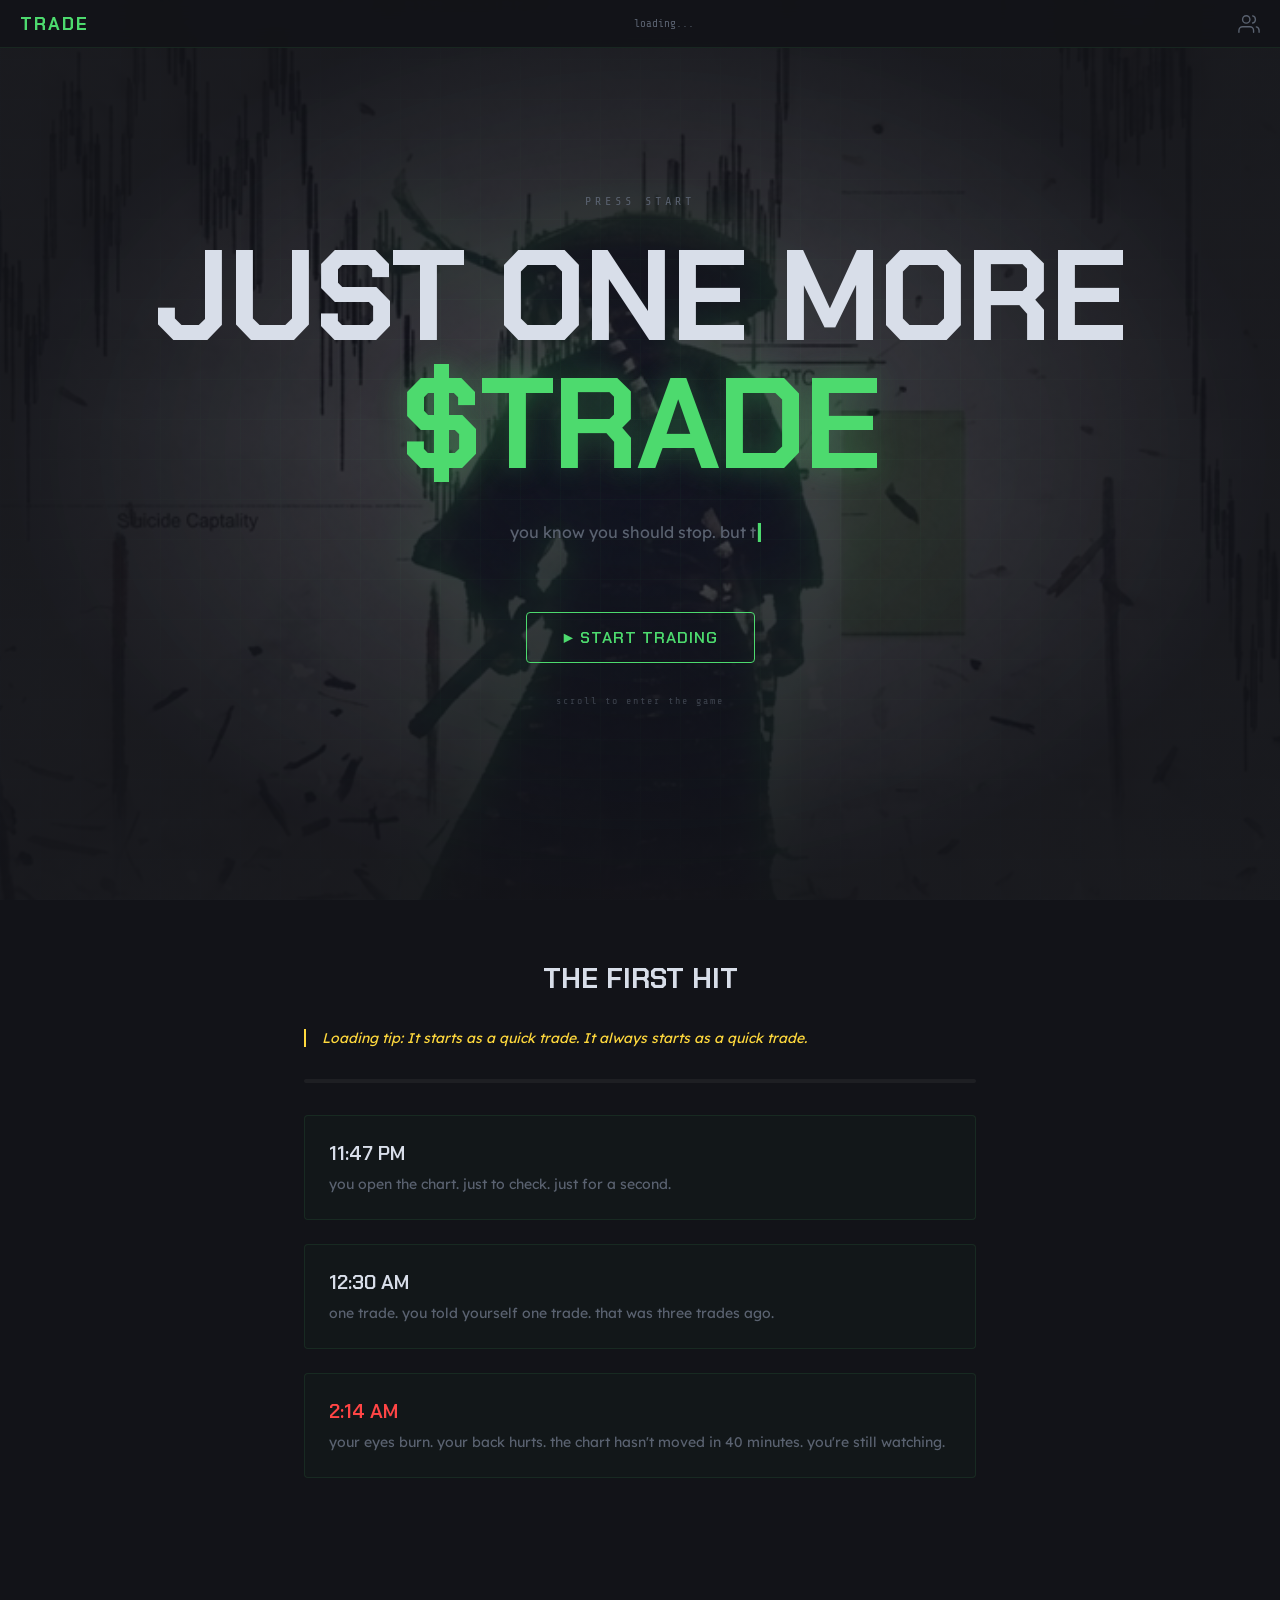
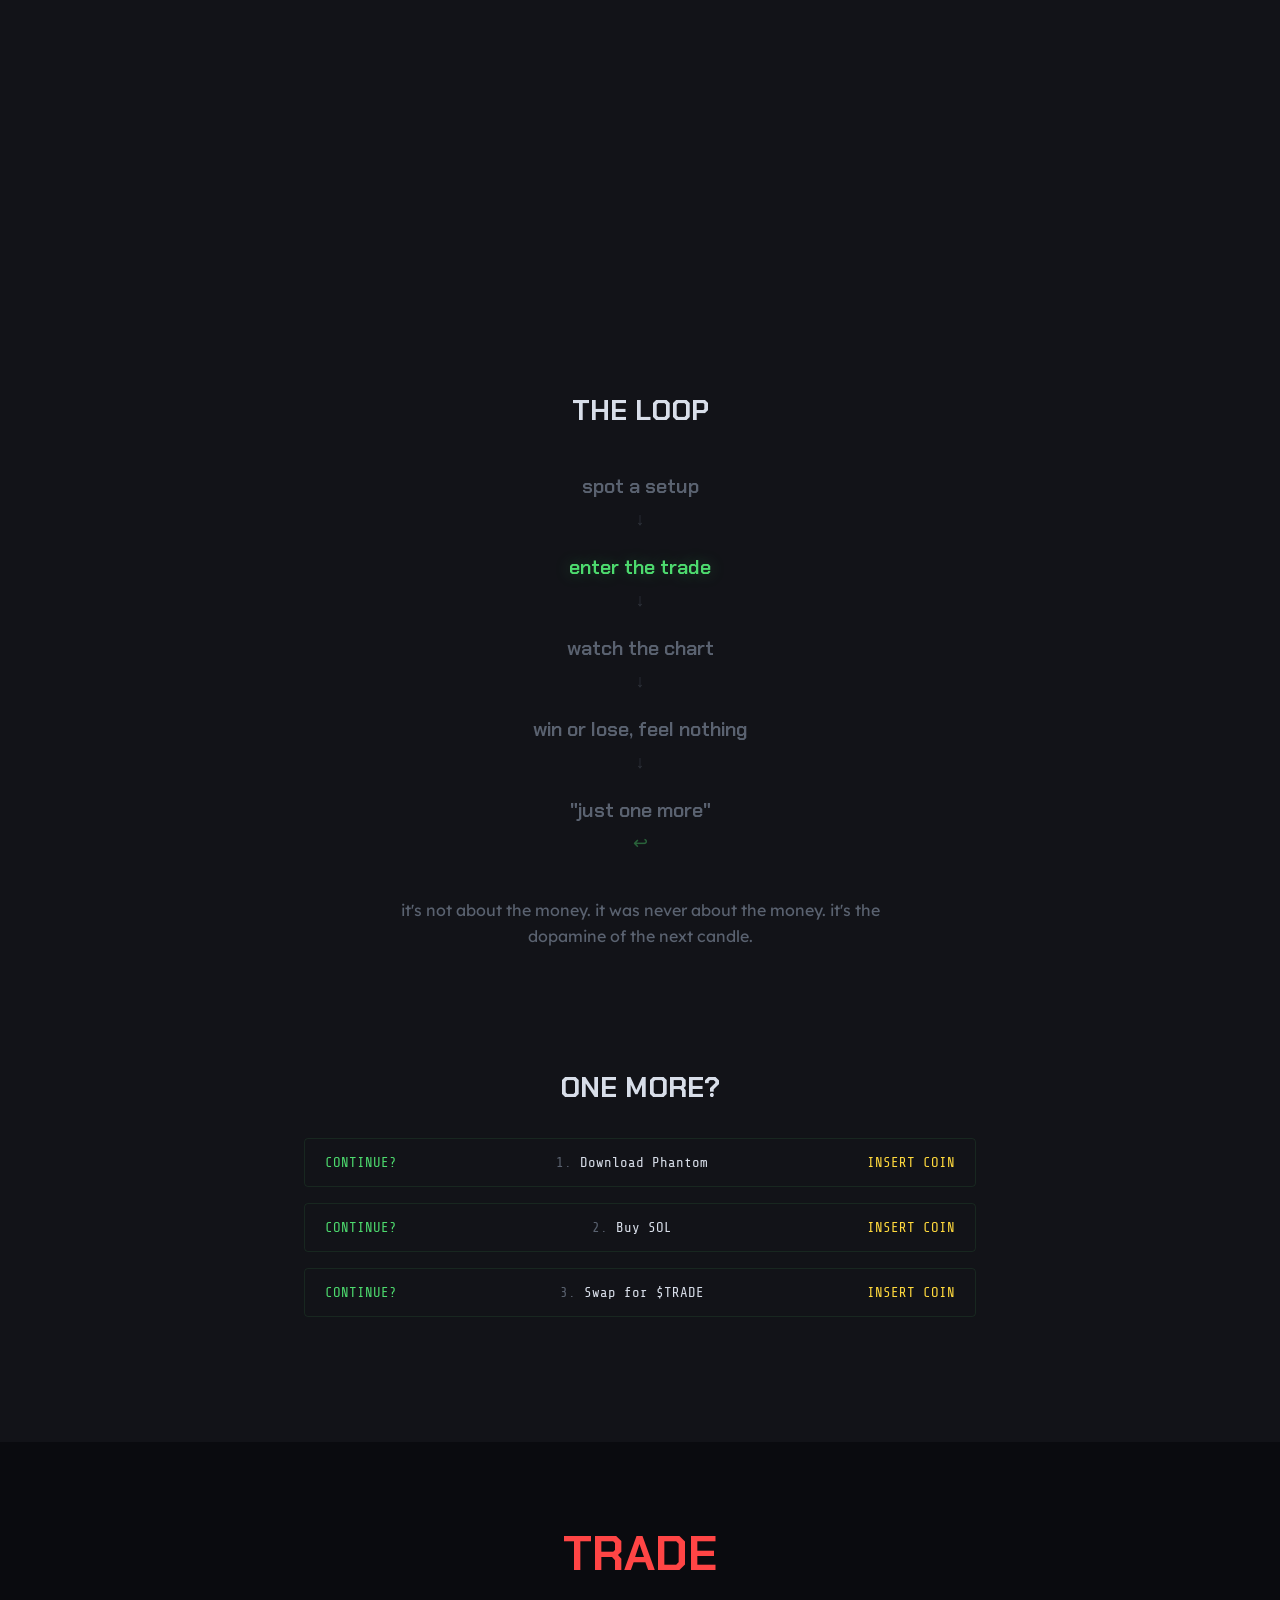
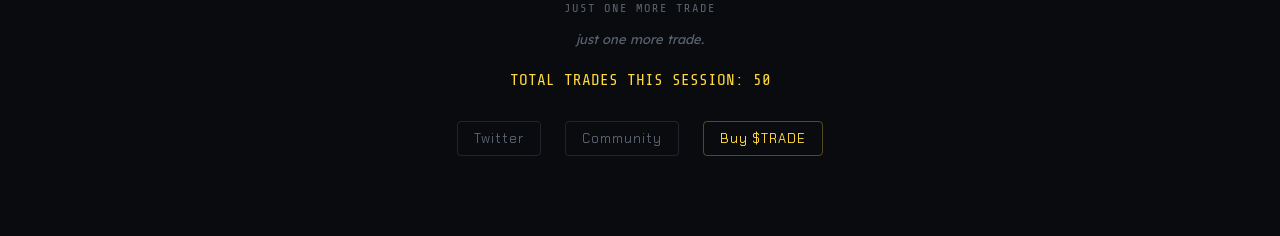
==== commit 20f3bc7c: "Update text: INSERT COIN->ONE MORE?, footer GAME OVER->TRADE, remove on-chain Co-Authored-By: Claude" ====
--- a/index.html
+++ b/index.html
@@ -145,7 +145,7 @@
   <!-- LEVEL 5 — INSERT COIN -->
   <section id="level5" class="level">
     <div class="level-container">
-      <h2 class="level-title">INSERT COIN</h2>
+      <h2 class="level-title">ONE MORE?</h2>
 
       <div class="arcade-steps">
         <div class="arcade-step scroll-reveal">
@@ -175,9 +175,9 @@
   <!-- GAME OVER — Footer -->
   <footer id="gameOver">
     <div class="gameover-content">
-      <h2 class="gameover-title">GAME OVER</h2>
-      <p class="gameover-continue">CONTINUE? INSERT $TRADE</p>
-      <p class="gameover-tagline">just one more trade. on-chain.</p>
+      <h2 class="gameover-title">TRADE</h2>
+      <p class="gameover-continue">JUST ONE MORE TRADE</p>
+      <p class="gameover-tagline">just one more trade.</p>
       <p class="gameover-counter">TOTAL TRADES THIS SESSION: <span id="finalTradeCount">0</span></p>
       <div class="gameover-links">
         <a href="#" id="footerTwitter" target="_blank" rel="noopener" class="gameover-link">Twitter</a>
--- a/style.css
+++ b/style.css
@@ -467,13 +467,14 @@
 .tweet-container {
   display: flex;
   justify-content: center;
+  padding-top: 20px;
+  padding-bottom: 20px;
 }
 .tweet-embed {
   width: 550px;
   max-width: 100%;
   transform: scale(1.22);
-  transform-origin: top center;
-  margin-bottom: 40px;
+  transform-origin: center center;
 }
 .tweet-embed iframe {
   width: 100%;
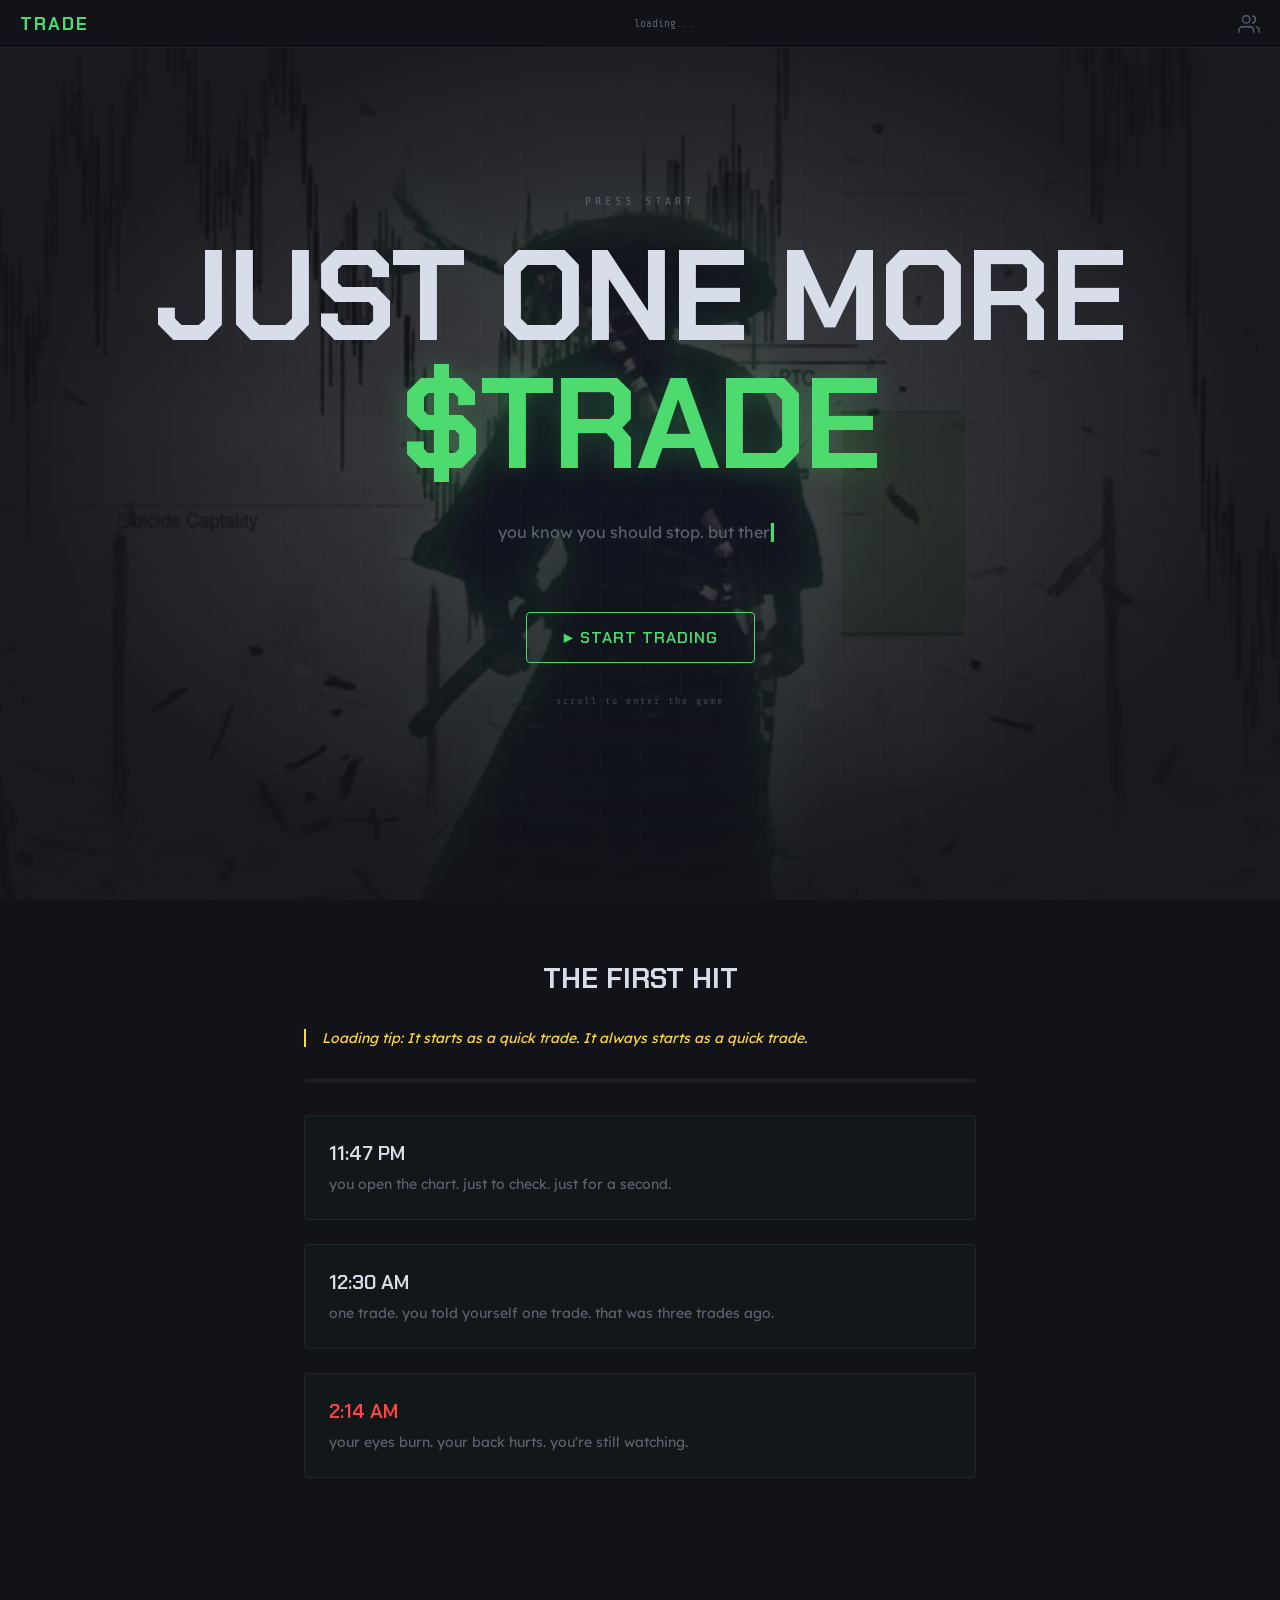
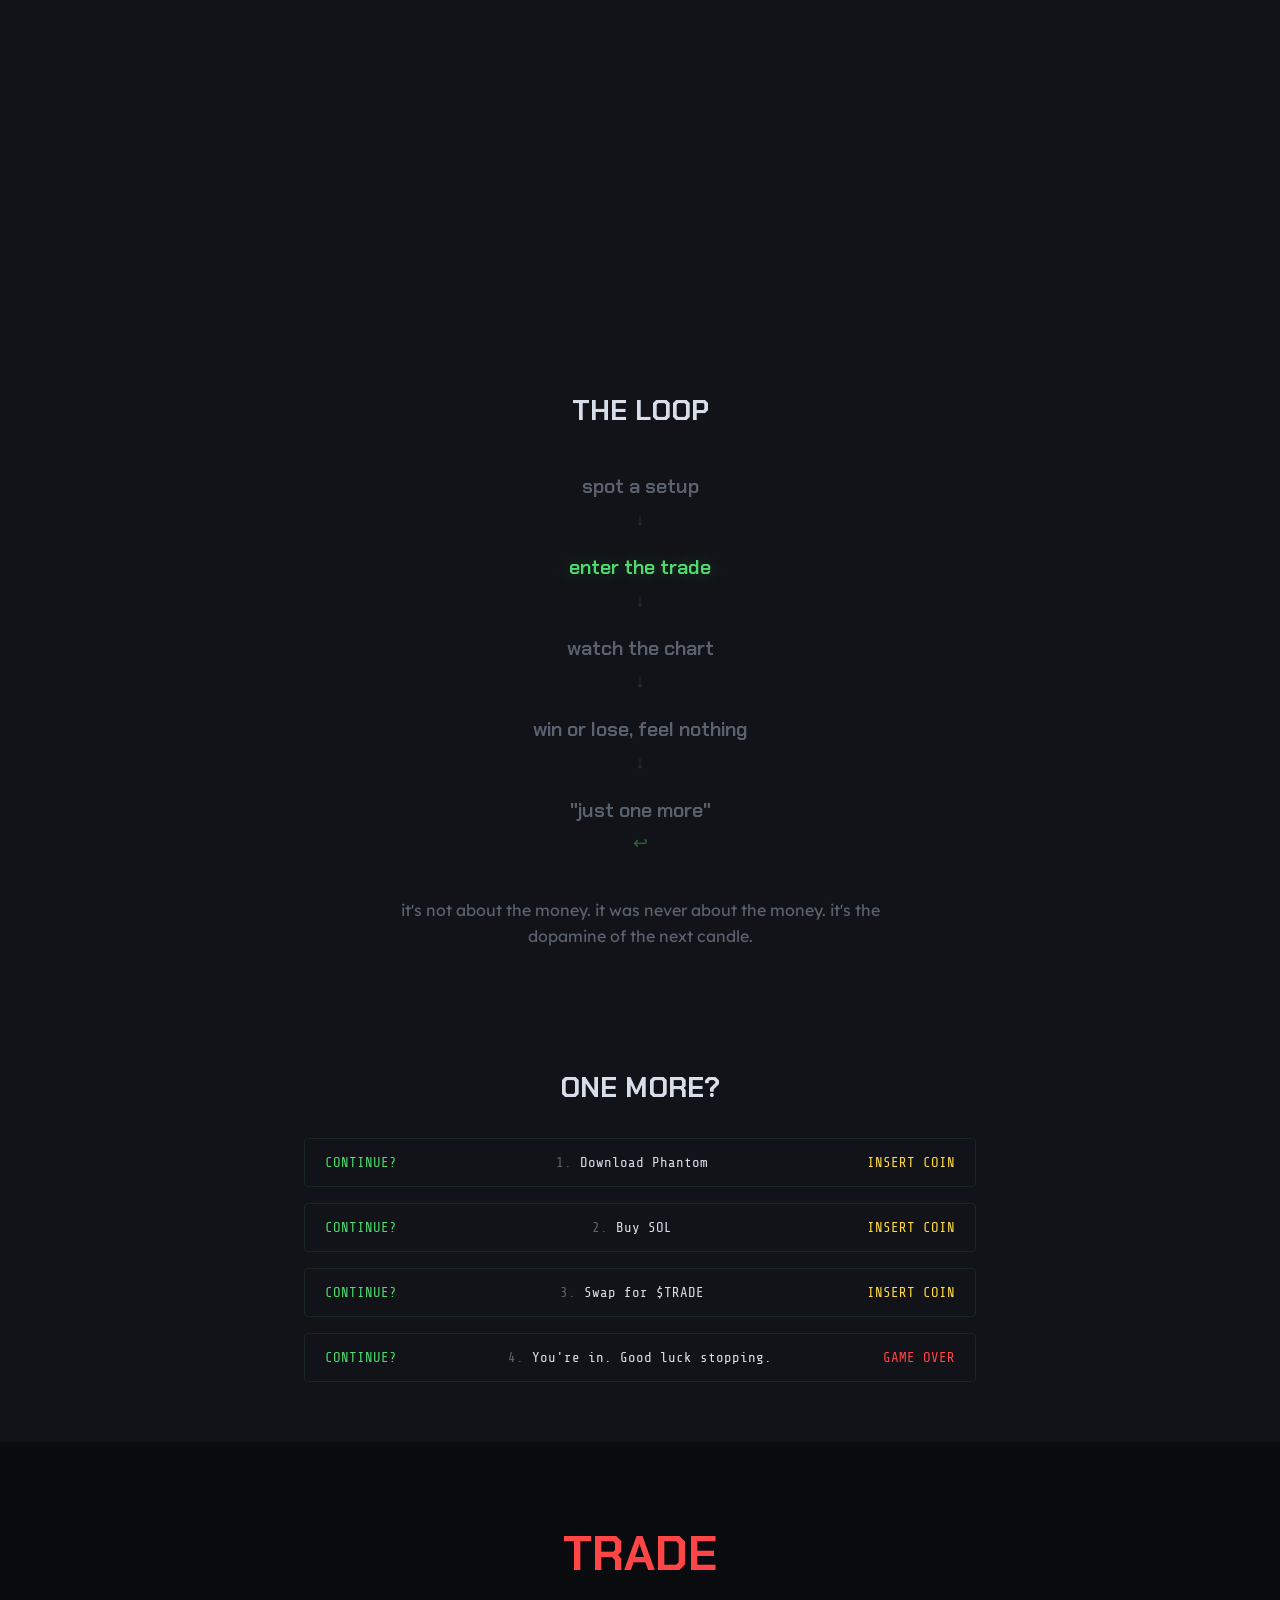
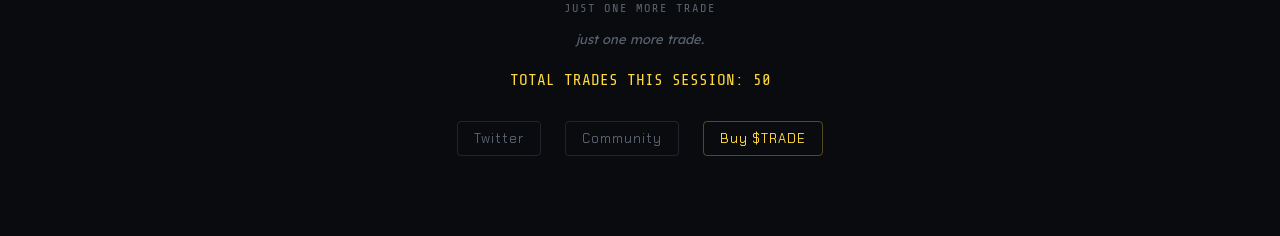
==== commit cdc144b8: "Remove 'chart hasn't moved in 40 minutes' from 2:14 AM block Co-Authored-By: Claude Opus 4.6 (1M con" ====
--- a/index.html
+++ b/index.html
@@ -88,7 +88,7 @@
         </div>
         <div class="time-block scroll-reveal danger">
           <span class="time-stamp">2:14 AM</span>
-          <p class="time-text">your eyes burn. your back hurts. the chart hasn't moved in 40 minutes. you're still watching.</p>
+          <p class="time-text">your eyes burn. your back hurts. you're still watching.</p>
         </div>
       </div>
 
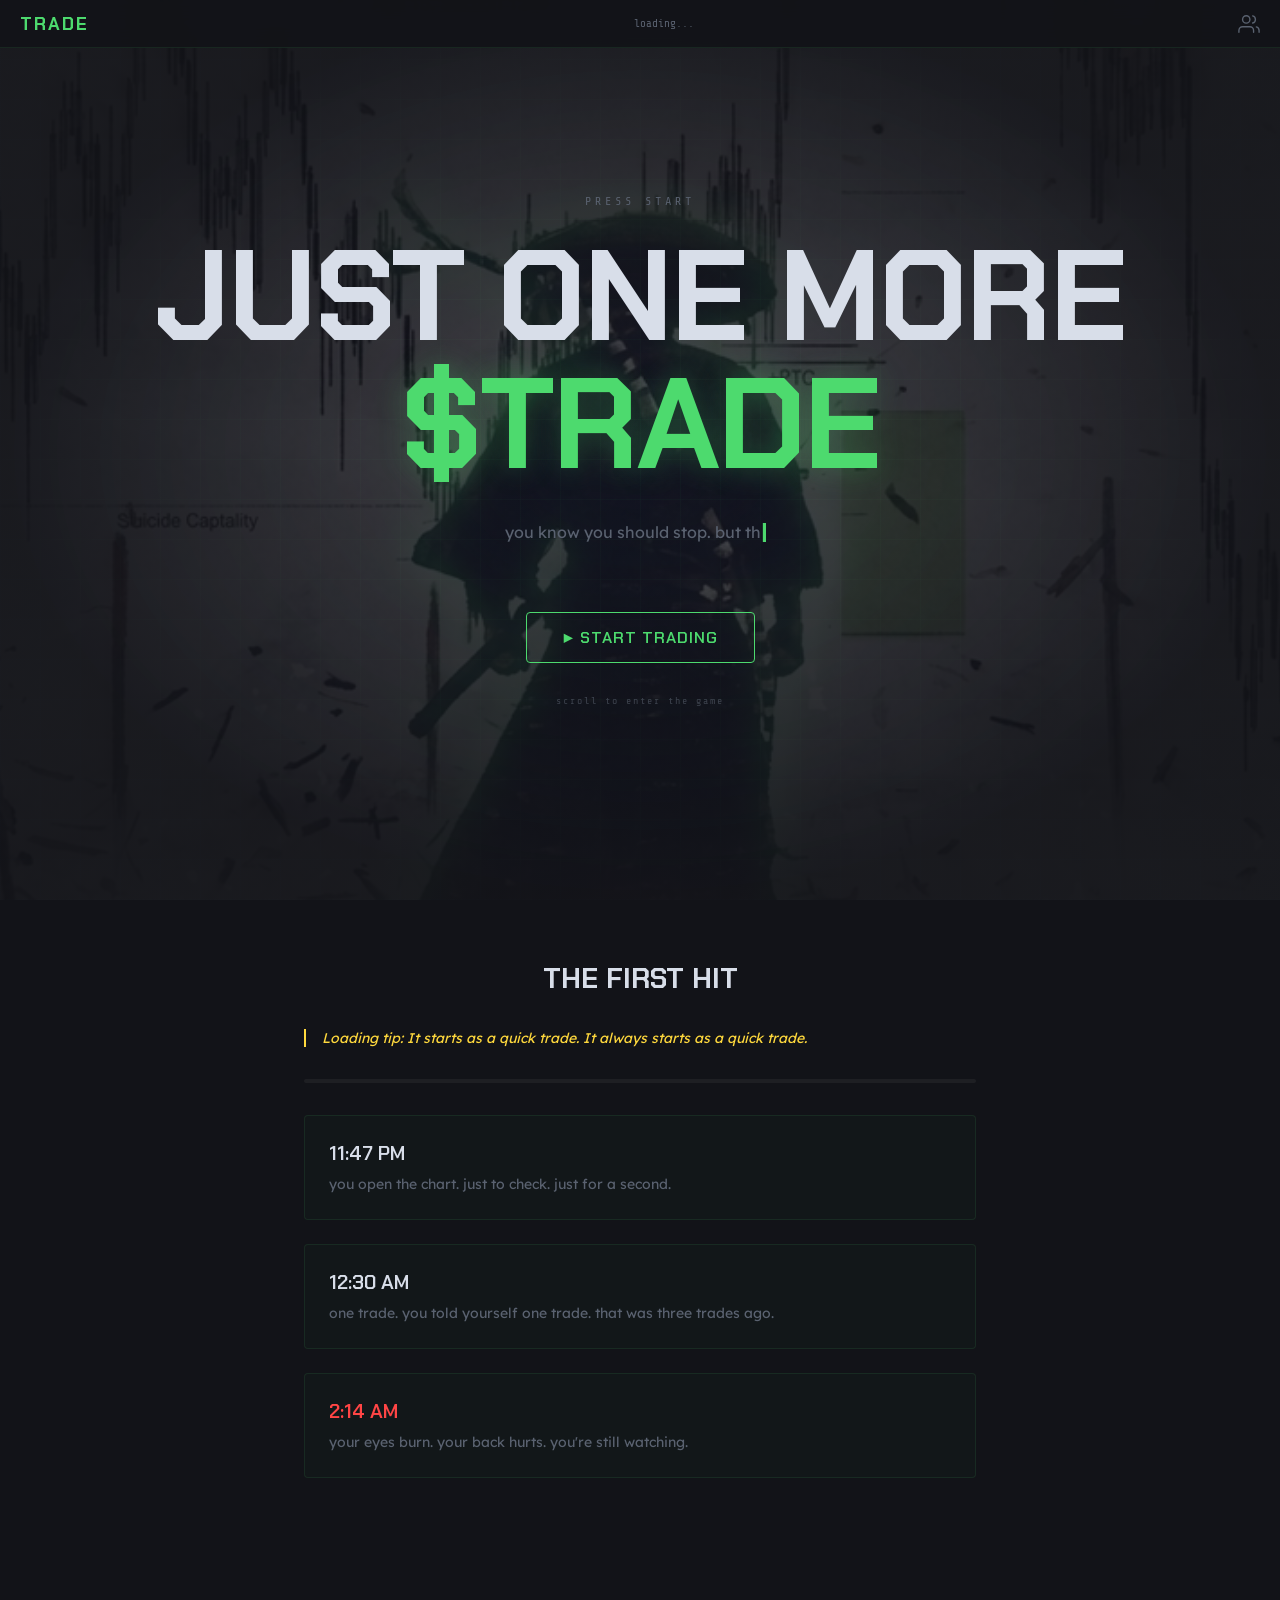
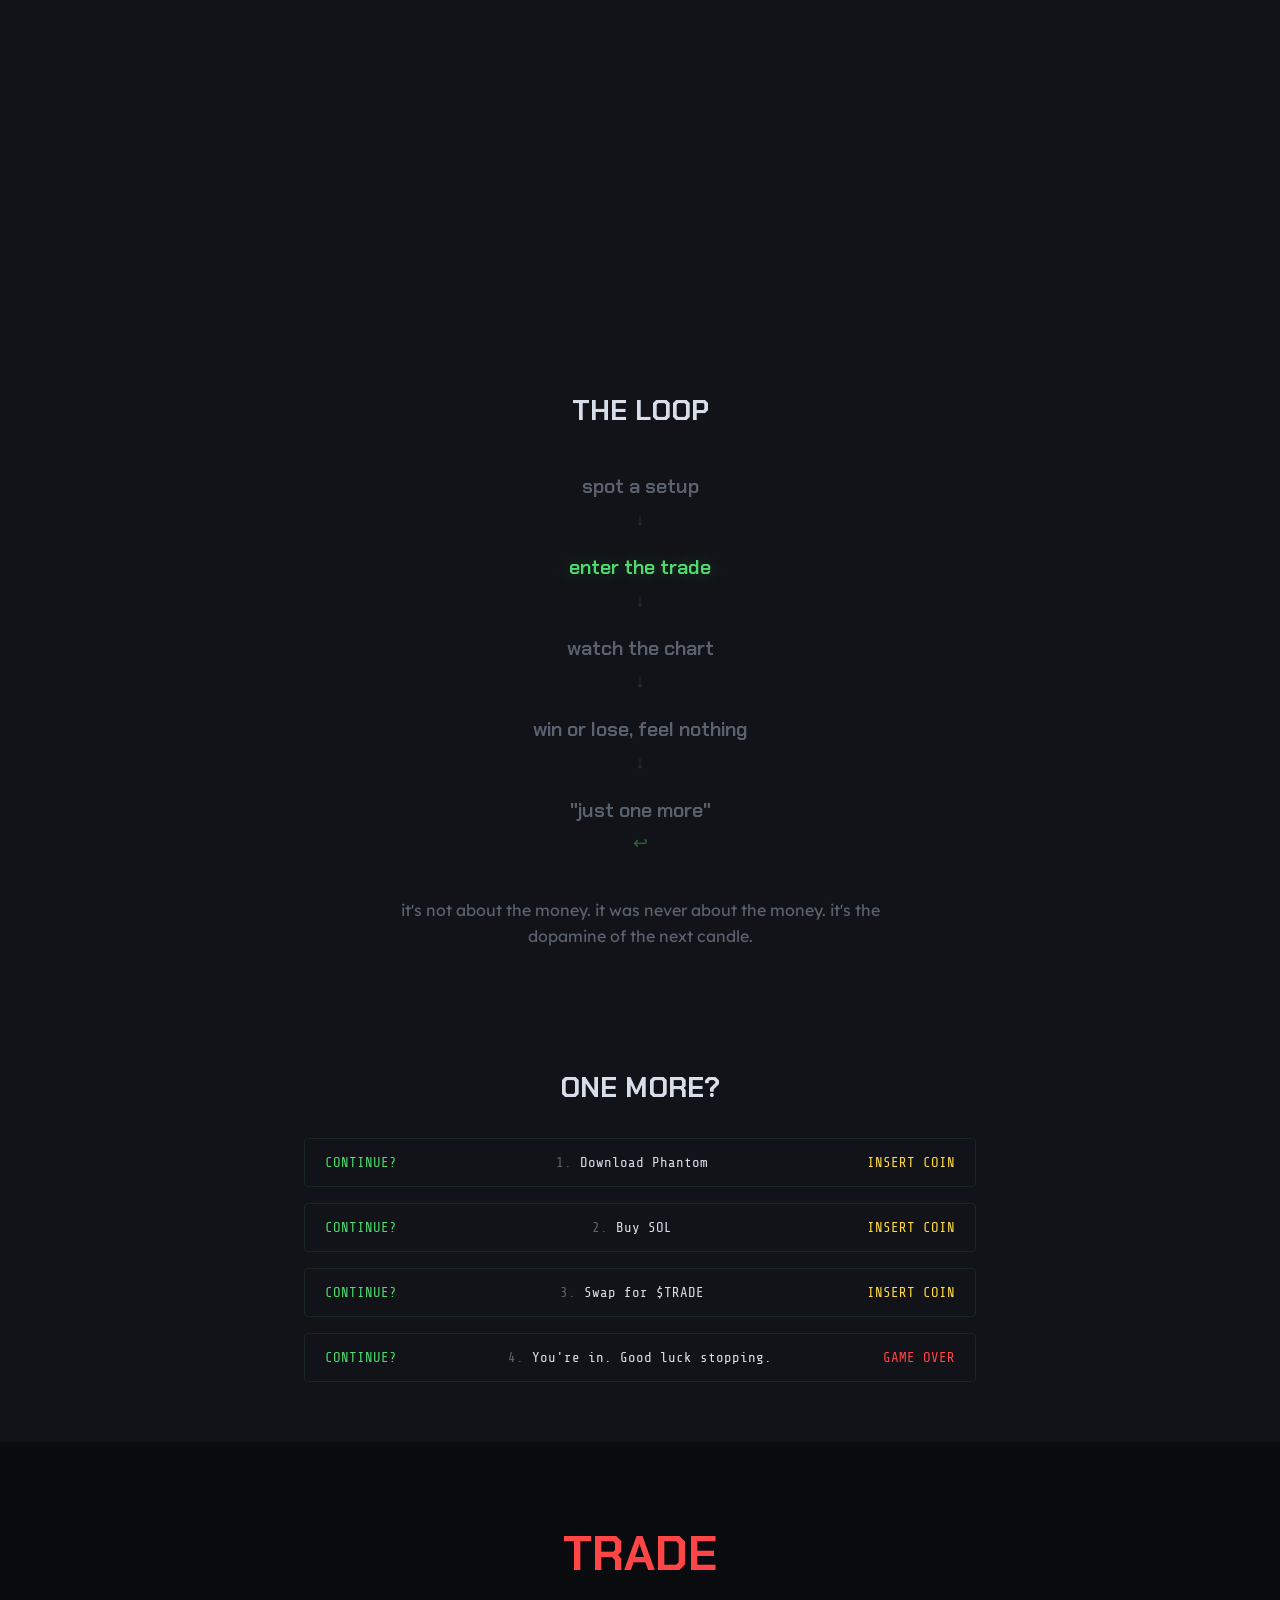
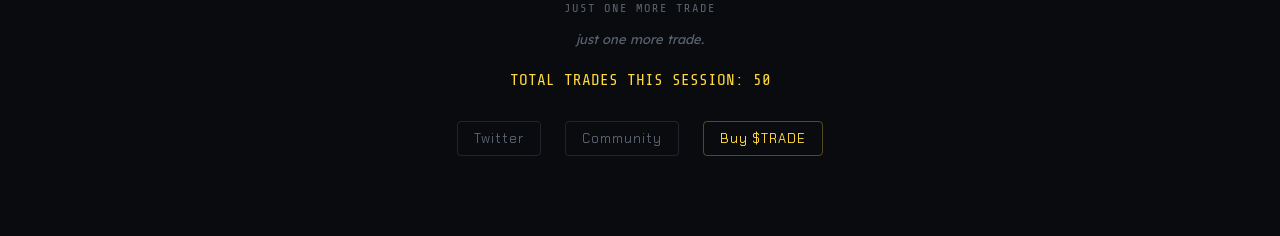
==== commit 6e2f3761: "Change site title to Trade Co-Authored-By: Claude Opus 4.6 (1M context) <noreply@anthropic.com>" ====
--- a/index.html
+++ b/index.html
@@ -3,7 +3,7 @@
 <head>
   <meta charset="UTF-8">
   <meta name="viewport" content="width=device-width, initial-scale=1.0">
-  <title>$TRADE — Just One More Trade</title>
+  <title>Trade</title>
   <meta name="description" content="Just One More Trade. The crypto game you can't quit. $TRADE on Solana.">
   <meta property="og:title" content="$TRADE — Just One More Trade">
   <meta property="og:description" content="Trading is a video game. You're already playing. $TRADE on Solana.">
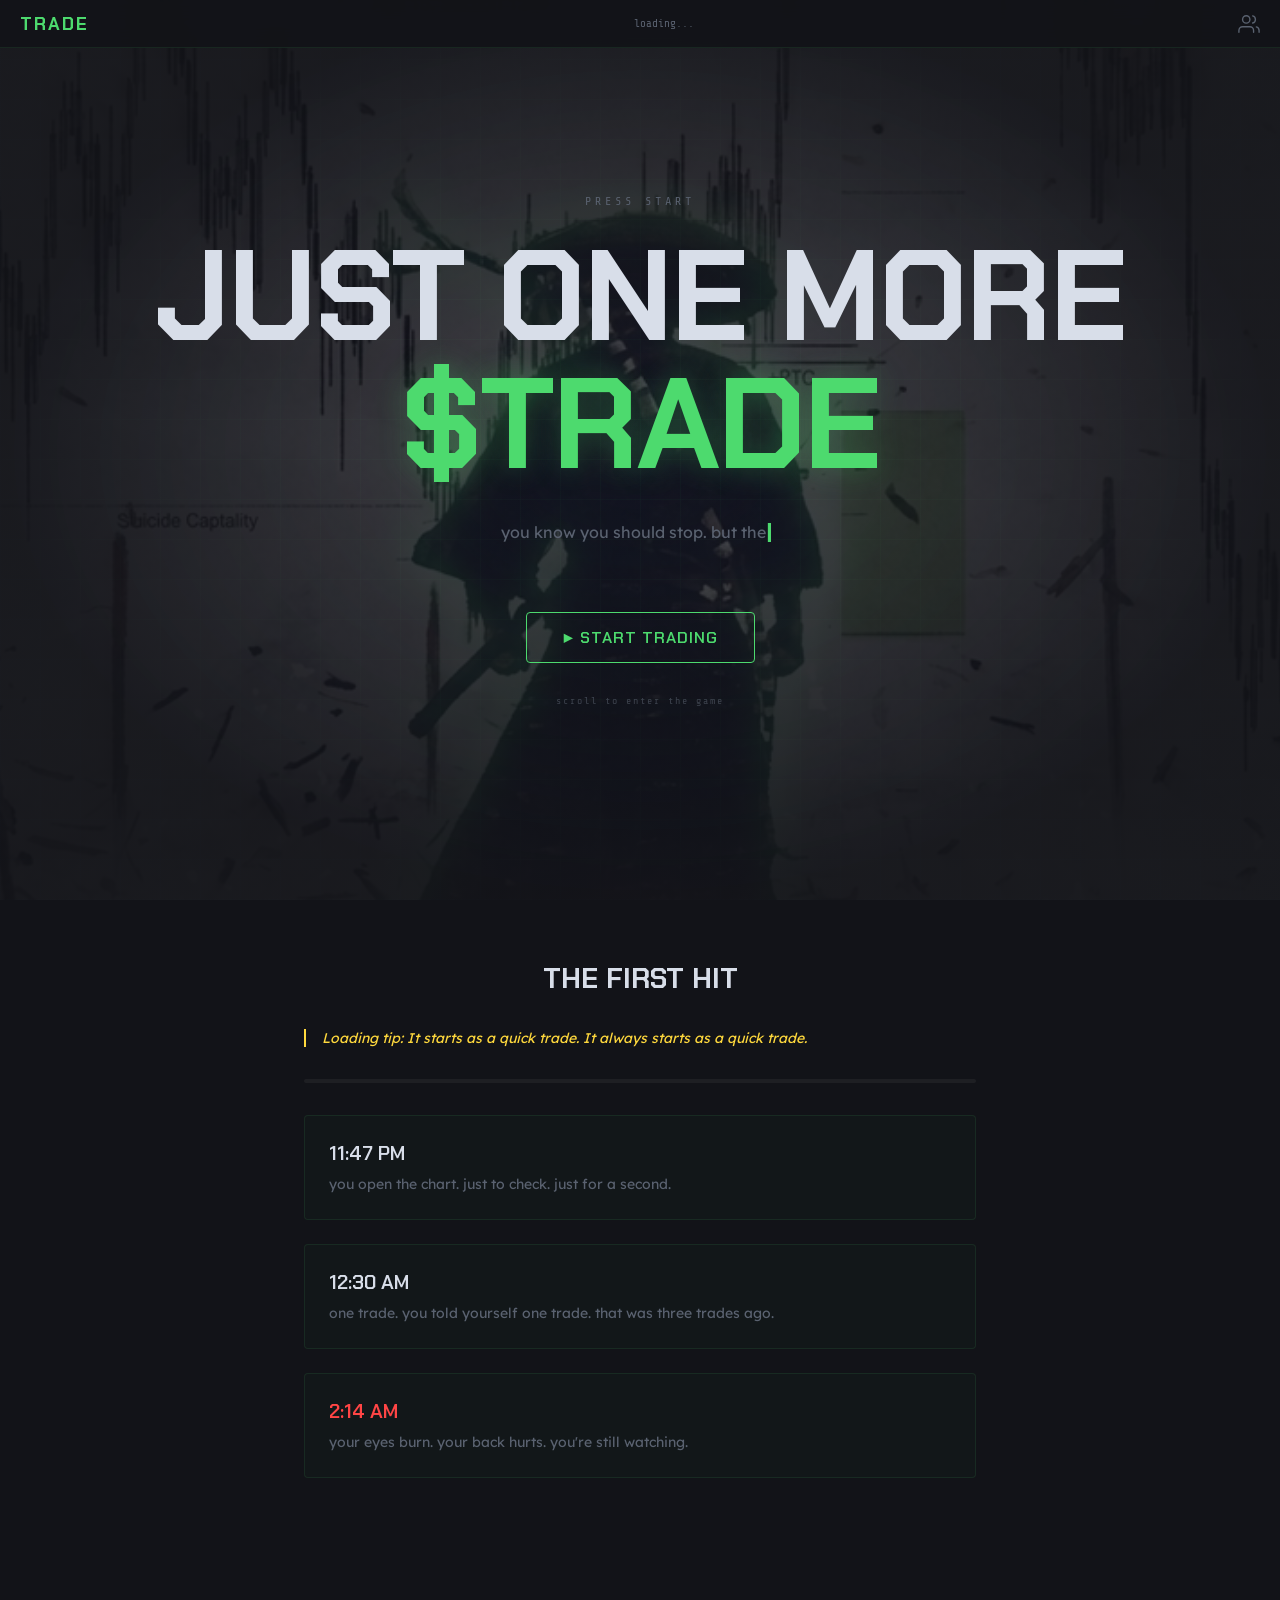
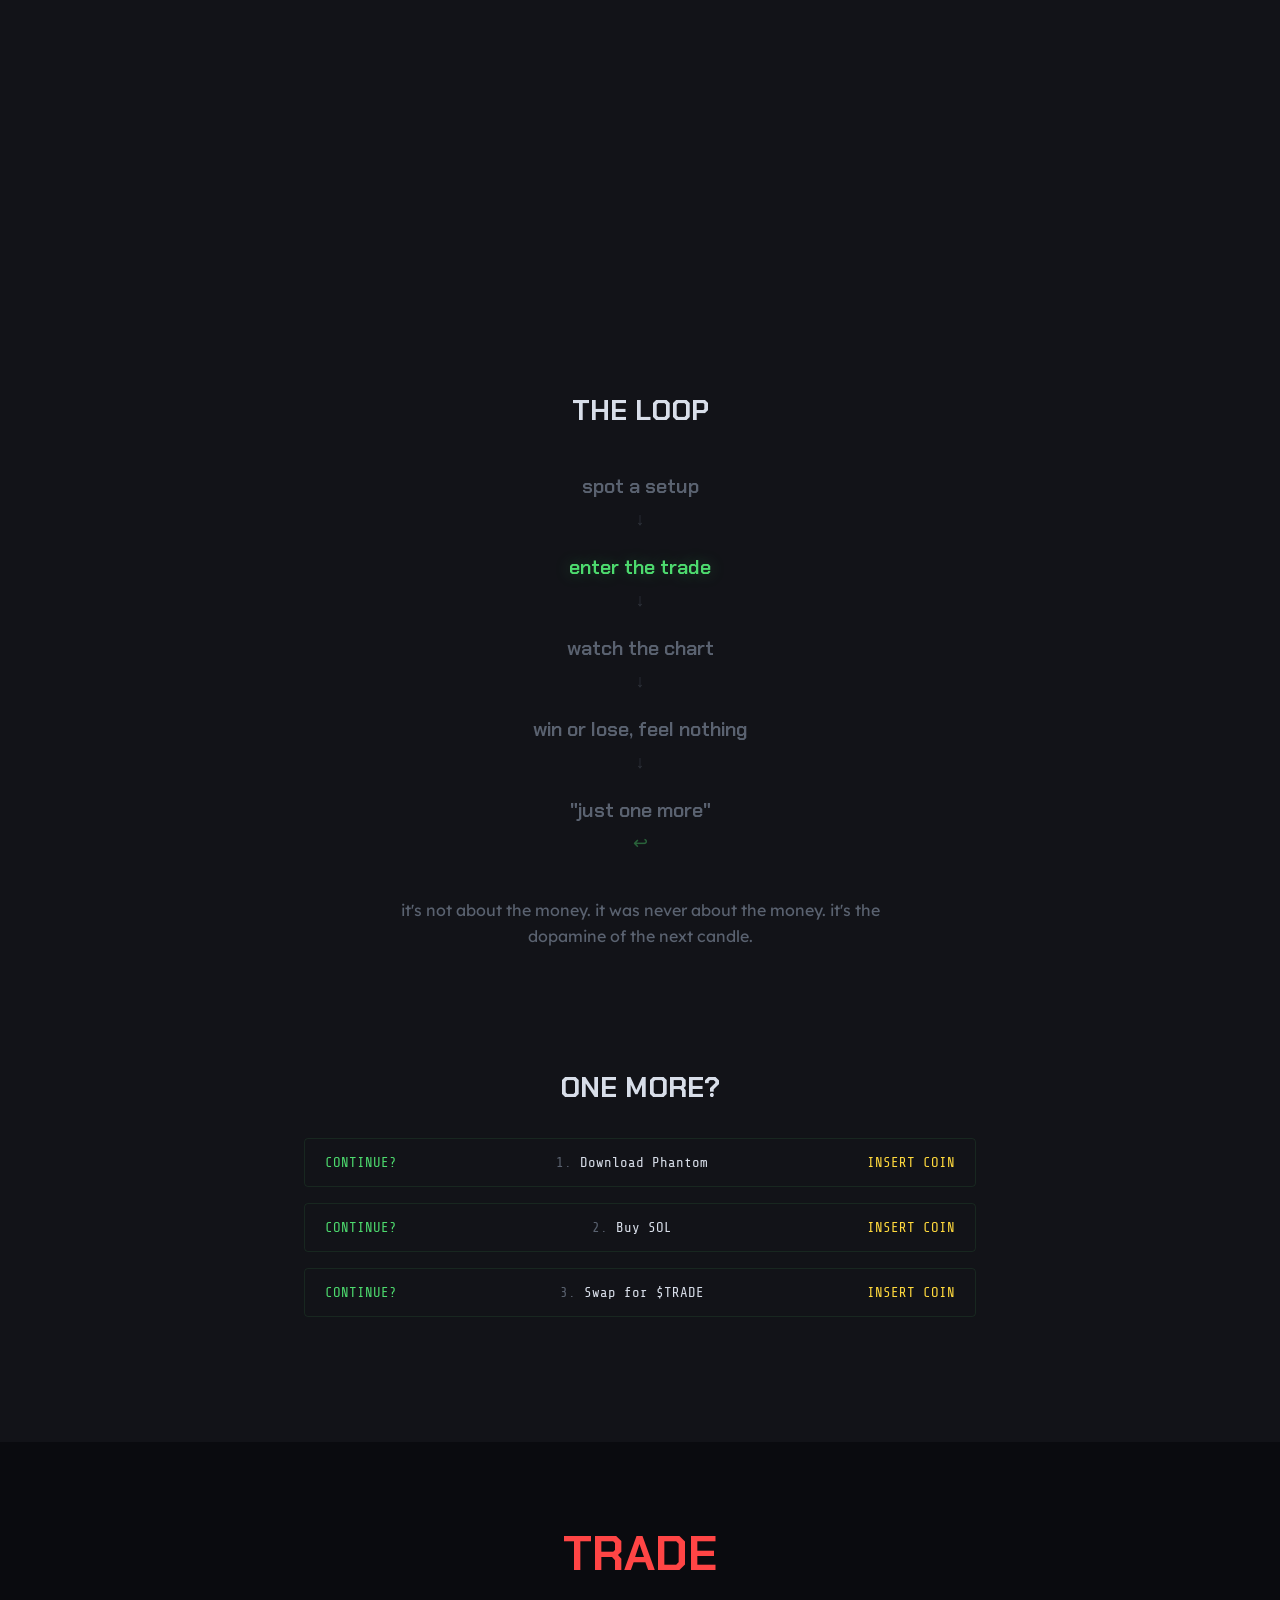
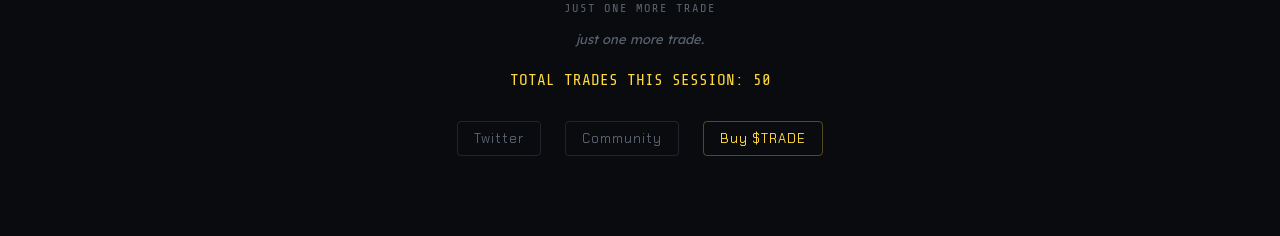
==== commit 8e8cd180: "Add favicon.png Co-Authored-By: Claude Opus 4.6 (1M context) <noreply@anthropic.com>" ====
--- a/index.html
+++ b/index.html
@@ -8,7 +8,7 @@
   <meta property="og:title" content="$TRADE — Just One More Trade">
   <meta property="og:description" content="Trading is a video game. You're already playing. $TRADE on Solana.">
   <meta property="og:type" content="website">
-  <link rel="icon" href="/favicon.ico">
+  <link rel="icon" type="image/png" href="/favicon.png">
   <link rel="preconnect" href="https://fonts.googleapis.com">
   <link rel="preconnect" href="https://fonts.gstatic.com" crossorigin>
   <link href="https://fonts.googleapis.com/css2?family=Chakra+Petch:wght@400;600;700&family=Lexend:wght@300;400;500&family=Share+Tech+Mono&display=swap" rel="stylesheet">
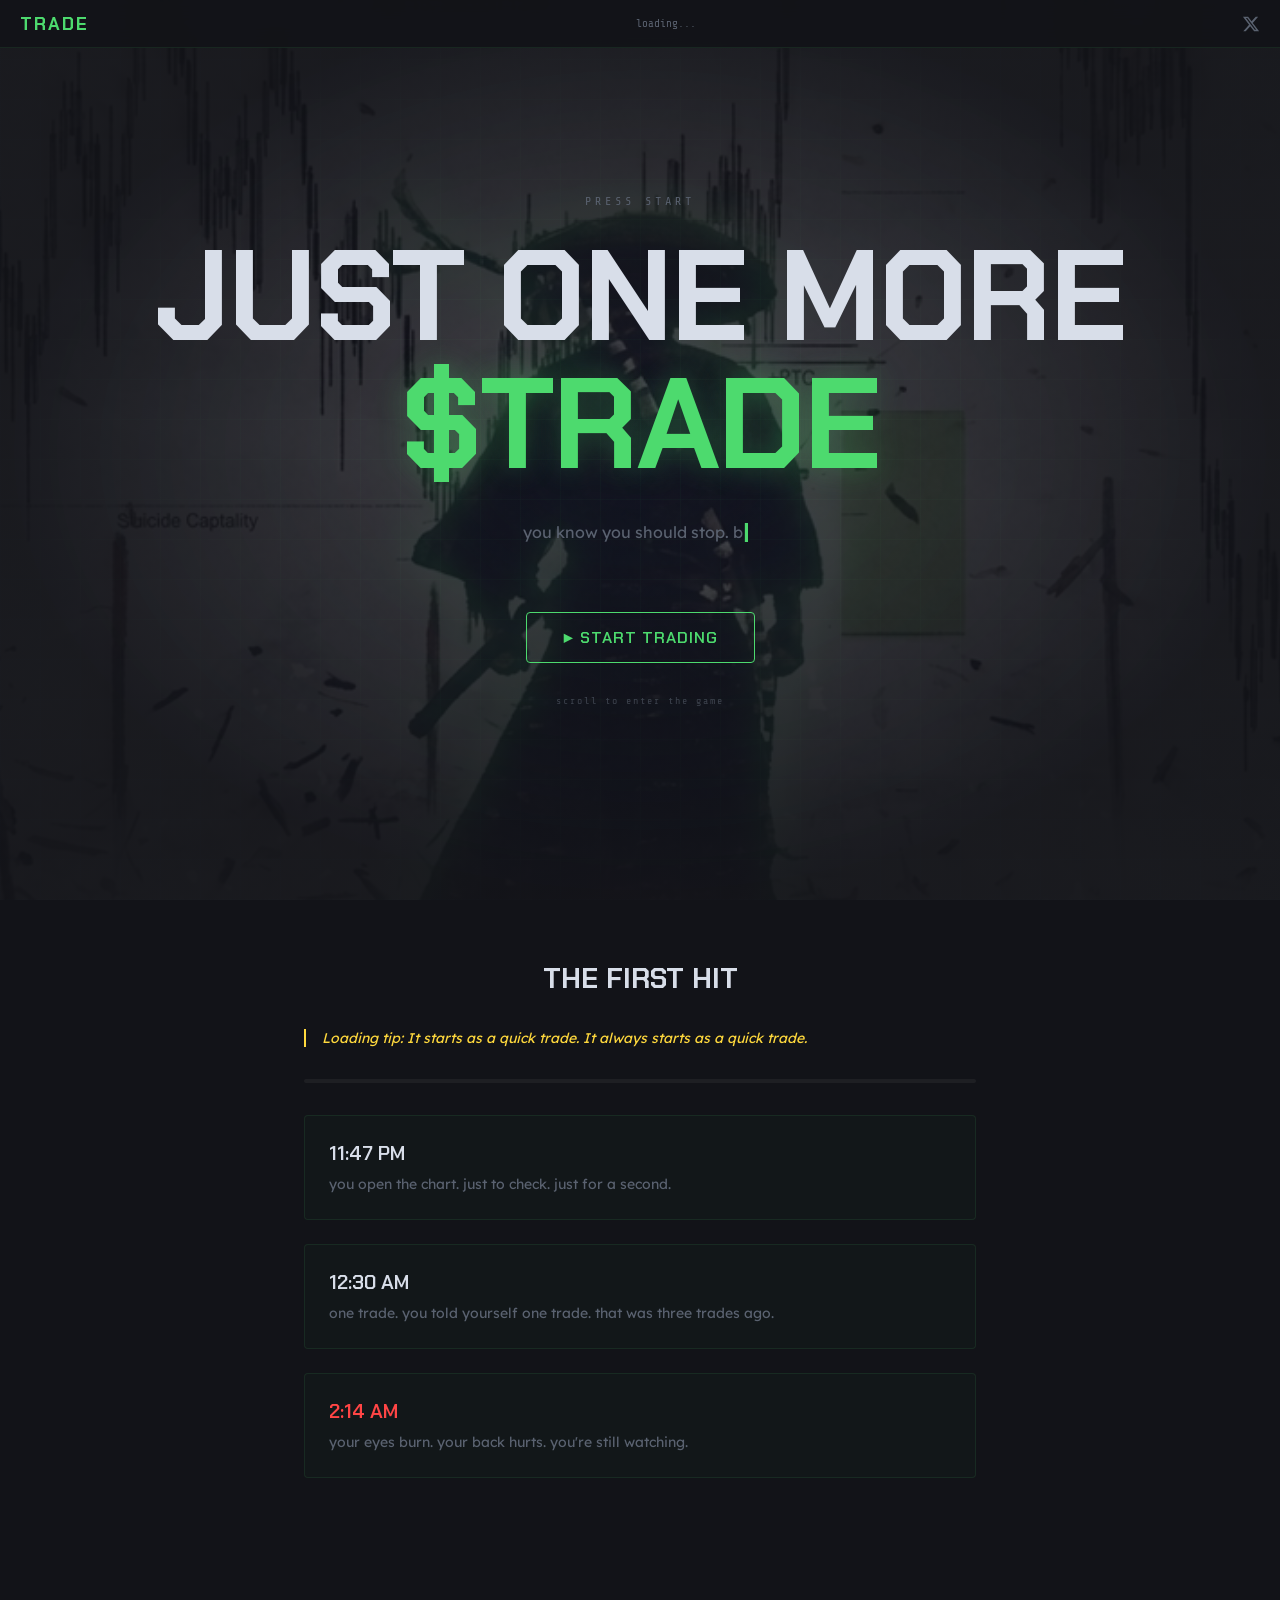
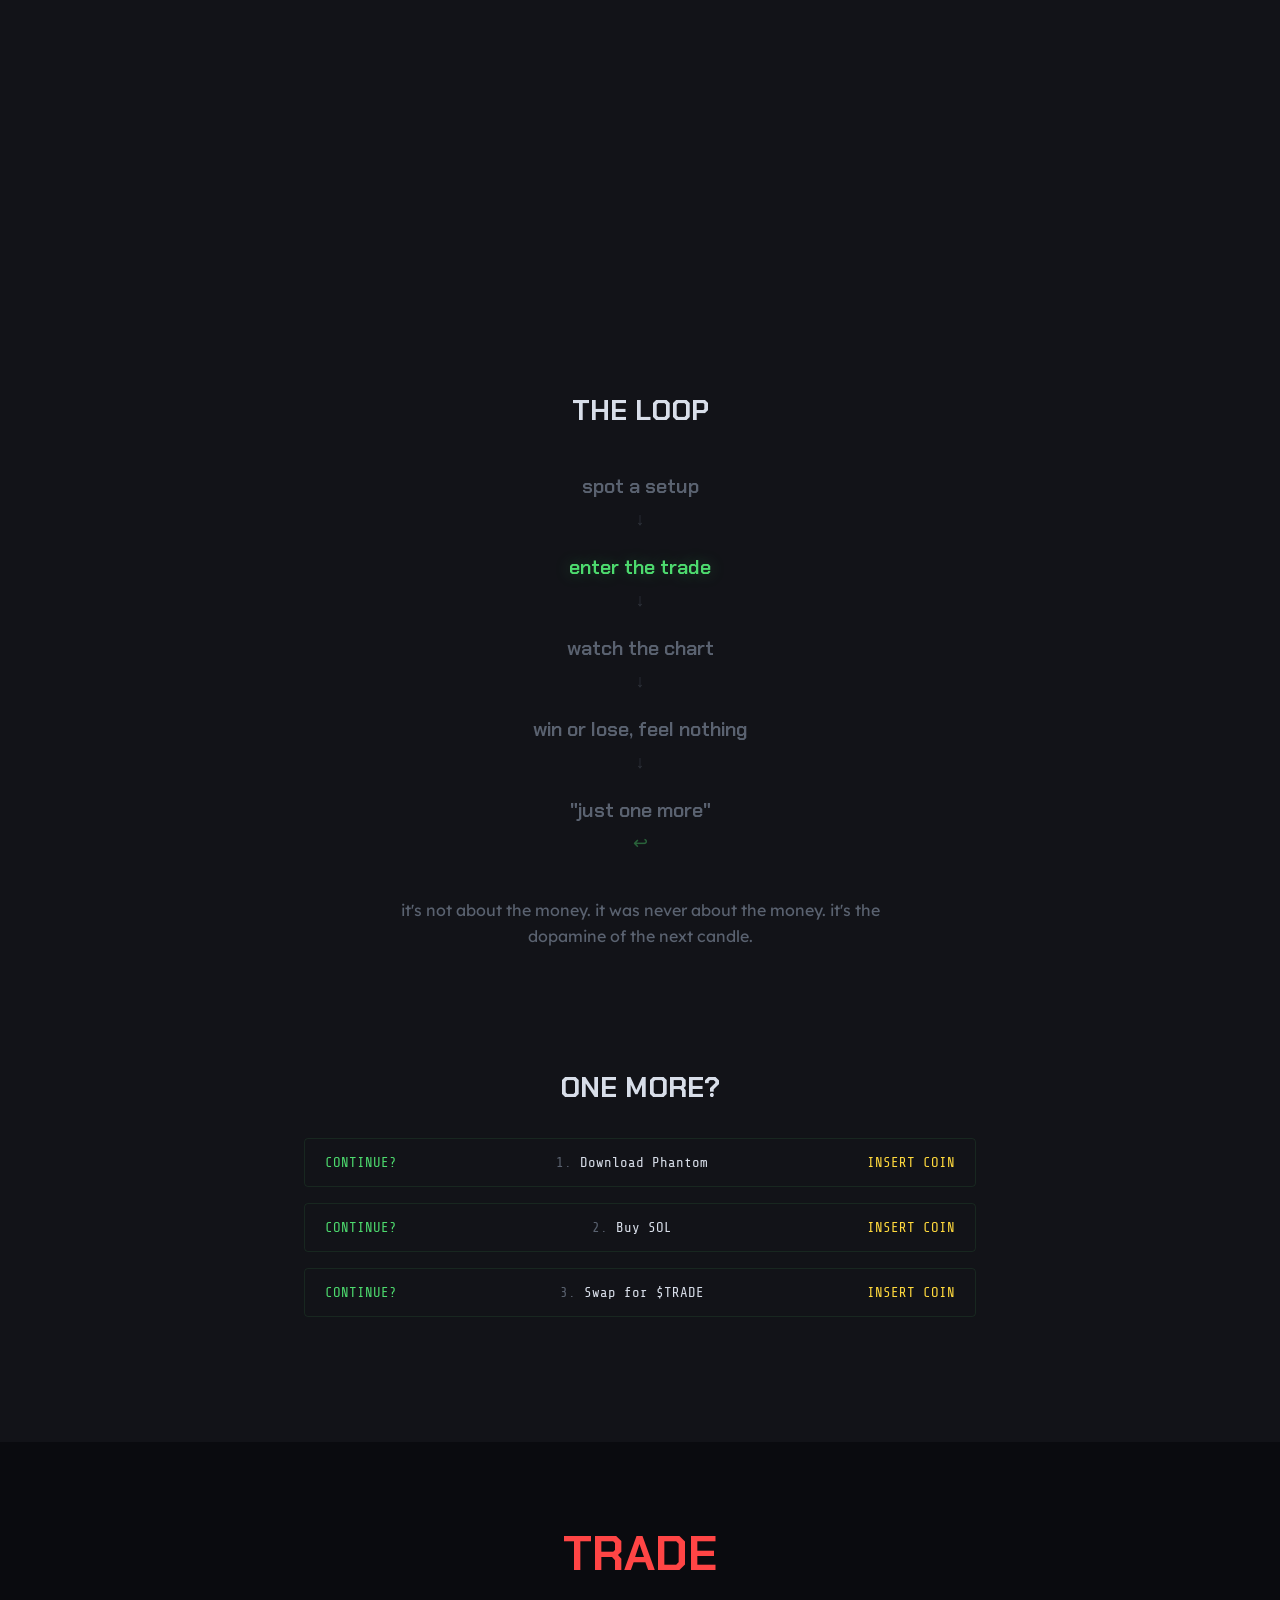
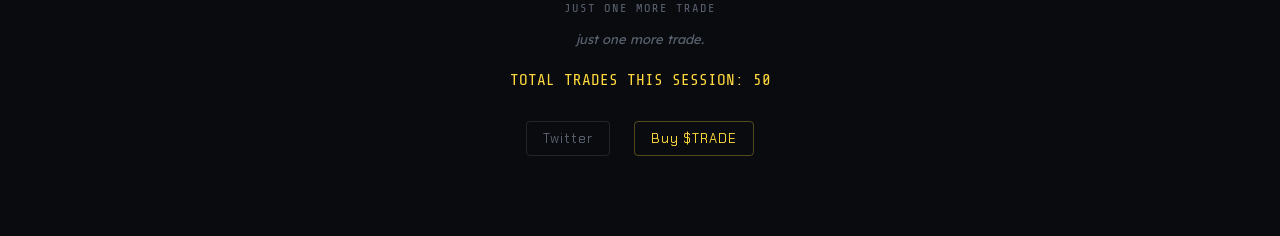
==== commit d7f7ee51: "Replace community icon with X (Twitter) icon in nav, remove Community from footer Co-Authored-By: Cl" ====
--- a/index.html
+++ b/index.html
@@ -38,12 +38,9 @@
   <nav class="game-nav">
     <a href="#level0" class="nav-logo">TRADE</a>
     <button class="nav-ca" id="navCA" title="Click to copy CA">loading...</button>
-    <a href="#" class="nav-community" id="communityLink" target="_blank" rel="noopener" aria-label="Community">
-      <svg width="22" height="22" viewBox="0 0 24 24" fill="none" stroke="currentColor" stroke-width="1.5" stroke-linecap="round" stroke-linejoin="round">
-        <path d="M17 21v-2a4 4 0 0 0-4-4H5a4 4 0 0 0-4 4v2"/>
-        <circle cx="9" cy="7" r="4"/>
-        <path d="M23 21v-2a4 4 0 0 0-3-3.87"/>
-        <path d="M16 3.13a4 4 0 0 1 0 7.75"/>
+    <a href="#" class="nav-twitter" id="twitterLink" target="_blank" rel="noopener" aria-label="Twitter">
+      <svg width="18" height="18" viewBox="0 0 24 24" fill="currentColor">
+        <path d="M18.244 2.25h3.308l-7.227 8.26 8.502 11.24H16.17l-5.214-6.817L4.99 21.75H1.68l7.73-8.835L1.254 2.25H8.08l4.713 6.231zm-1.161 17.52h1.833L7.084 4.126H5.117z"/>
       </svg>
     </a>
   </nav>
@@ -181,7 +178,6 @@
       <p class="gameover-counter">TOTAL TRADES THIS SESSION: <span id="finalTradeCount">0</span></p>
       <div class="gameover-links">
         <a href="#" id="footerTwitter" target="_blank" rel="noopener" class="gameover-link">Twitter</a>
-        <a href="#" id="footerCommunity" target="_blank" rel="noopener" class="gameover-link">Community</a>
         <a href="#" id="footerBuy" target="_blank" rel="noopener" class="gameover-link gameover-link-buy">Buy $TRADE</a>
       </div>
     </div>
--- a/style.css
+++ b/style.css
@@ -201,13 +201,13 @@
   color: var(--screen-white);
   background: rgba(77,218,110,0.08);
 }
-.nav-community {
+.nav-twitter {
   color: var(--hud-grey);
   transition: color 0.2s;
   display: flex;
   align-items: center;
 }
-.nav-community:hover {
+.nav-twitter:hover {
   color: var(--xp-blue);
 }
 
